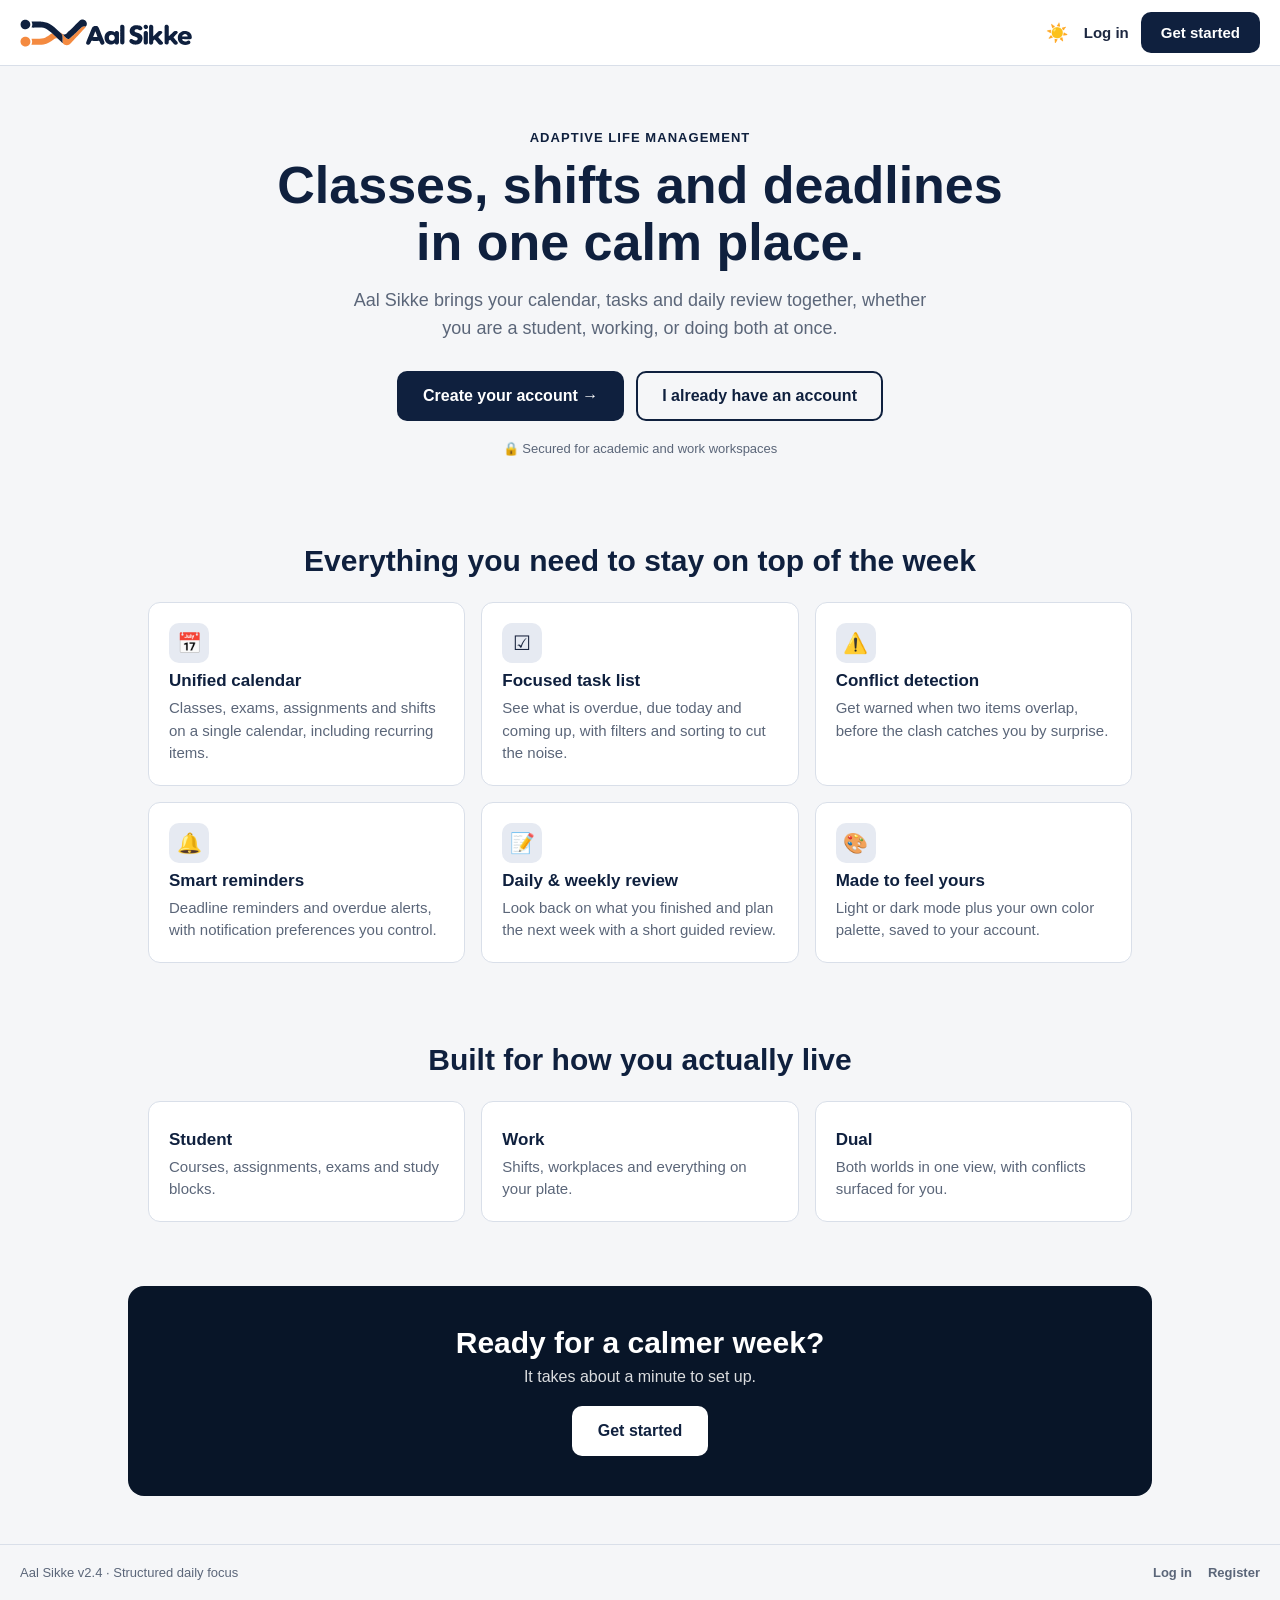
==== src/main/resources/static/index.html @ 4c447ff9 "Logo Addition to all the pages, Theme edits , and the Synchronization between them" ====
<!DOCTYPE html>
<html lang="en">
<head>
    <meta charset="UTF-8">
    <meta name="viewport" content="width=device-width, initial-scale=1.0">
    <script src="theme-init.js"></script>
    <link rel="icon" type="image/svg+xml" href="logo-mark.svg">
    <title>Aal Sikke — Adaptive Life Management</title>
    <meta name="description" content="One calendar, one task list and one daily flow for studying, working, or both.">
    <link rel="stylesheet" href="styles.css">
    <link rel="stylesheet" href="welcome.css">
</head>
<body class="welcome-body">

<header class="wl-nav">
    <a class="wl-brand" href="index.html" aria-label="Aal Sikke home">
        <svg class="brand-logo" viewBox="0 0 1476 240" role="img" aria-label="Aal Sikke"><use href="logo-sprite.svg#aal-logo"/></svg>
    </a>
    <nav class="wl-nav-actions" aria-label="Primary">
        <button class="icon-btn" id="theme-toggle-btn" aria-label="Toggle theme"></button>
        <a class="wl-link" id="wl-nav-login" href="login.html">Log in</a>
        <a class="wl-btn wl-btn-primary" id="wl-nav-cta" href="register.html">Get started</a>
    </nav>
</header>

<main>

    <section class="wl-hero">
        <p class="wl-eyebrow">Adaptive Life Management</p>
        <h1>Classes, shifts and deadlines in <span class="wl-accent">one calm place</span>.</h1>
        <p class="wl-lead">
            Aal Sikke brings your calendar, tasks and daily review together, whether you are a student,
            working, or doing both at once.
        </p>
        <div class="wl-hero-actions">
            <a class="wl-btn wl-btn-primary wl-btn-lg" id="wl-hero-primary" href="register.html">Create your account &#8594;</a>
            <a class="wl-btn wl-btn-secondary wl-btn-lg" id="wl-hero-secondary" href="login.html">I already have an account</a>
        </div>
        <p class="wl-note">&#128274; Secured for academic and work workspaces</p>
    </section>

    <section class="wl-section" aria-labelledby="wl-features-title">
        <h2 id="wl-features-title">Everything you need to stay on top of the week</h2>
        <div class="wl-grid">
            <article class="wl-card">
                <span class="wl-icon" aria-hidden="true">&#128197;</span>
                <h3>Unified calendar</h3>
                <p>Classes, exams, assignments and shifts on a single calendar, including recurring items.</p>
            </article>
            <article class="wl-card">
                <span class="wl-icon" aria-hidden="true">&#9745;</span>
                <h3>Focused task list</h3>
                <p>See what is overdue, due today and coming up, with filters and sorting to cut the noise.</p>
            </article>
            <article class="wl-card">
                <span class="wl-icon" aria-hidden="true">&#9888;&#65039;</span>
                <h3>Conflict detection</h3>
                <p>Get warned when two items overlap, before the clash catches you by surprise.</p>
            </article>
            <article class="wl-card">
                <span class="wl-icon" aria-hidden="true">&#128276;</span>
                <h3>Smart reminders</h3>
                <p>Deadline reminders and overdue alerts, with notification preferences you control.</p>
            </article>
            <article class="wl-card">
                <span class="wl-icon" aria-hidden="true">&#128221;</span>
                <h3>Daily &amp; weekly review</h3>
                <p>Look back on what you finished and plan the next week with a short guided review.</p>
            </article>
            <article class="wl-card">
                <span class="wl-icon" aria-hidden="true">&#127912;</span>
                <h3>Made to feel yours</h3>
                <p>Light or dark mode plus your own color palette, saved to your account.</p>
            </article>
        </div>
    </section>

    <section class="wl-section wl-roles" aria-labelledby="wl-roles-title">
        <h2 id="wl-roles-title">Built for how you actually live</h2>
        <div class="wl-grid wl-grid-3">
            <article class="wl-card">
                <h3>Student</h3>
                <p>Courses, assignments, exams and study blocks.</p>
            </article>
            <article class="wl-card">
                <h3>Work</h3>
                <p>Shifts, workplaces and everything on your plate.</p>
            </article>
            <article class="wl-card">
                <h3>Dual</h3>
                <p>Both worlds in one view, with conflicts surfaced for you.</p>
            </article>
        </div>
    </section>

    <section class="wl-cta">
        <h2>Ready for a calmer week?</h2>
        <p>It takes about a minute to set up.</p>
        <a class="wl-btn wl-btn-light wl-btn-lg" id="wl-cta-primary" href="register.html">Get started</a>
    </section>

</main>

<footer class="wl-footer">
    <span>Aal Sikke v2.4 &middot; Structured daily focus</span>
    <span class="wl-footer-links">
    <a id="wl-footer-login" href="login.html">Log in</a>
    <a id="wl-footer-register" href="register.html">Register</a>
  </span>
</footer>

<script src="theme-toggle.js"></script>
<script src="welcome.js"></script>
</body>
</html>
---- src/main/resources/static/styles.css ----
/*
 * Aal Sikke — Unified style.css
 * Shared authentication + dashboard styles
 */

/* ===== Global + Authentication styles ===== */

/* KAN-294: default palette extracted from the Aal Sikke logo.
 *   logo navy   #0F203E  -> brand / ink
 *   logo orange #F48A40  -> accent
 * Light/dark neutrals are tinted toward the navy. Customizable presets (KAN-290)
 * layer on top of these through :root[data-palette="..."] further down. */
:root {
  --trust-blue: #0F203E;
  --trust-blue-bg: #E6EAF2;
  --navy: #0F203E;
  --ink-strong: #081528;
  --bg-mist: #F5F6F8;
  --card-mist: #E9EDF3;
  --white: #FFFFFF;
  --surface: #FFFFFF;
  --slate: #1C2740;
  --slate-light: #5B6679;
  --border: #D9DFE9;
  --success: #2F9E6E;
  --success-bg: #EAF7F1;
  --amber: #F0A202;
  --amber-bg: #FEF6E6;
  --coral: #E4572E;
  --coral-bg: #FCEDE8;
  --radius: 0.75rem;

  /* Second brand color (logo orange). Each palette preset sets its own --accent.
   * The logo reads --logo-ink / --logo-accent, so it follows light/dark AND the chosen palette. */
  --accent: #F48A40;
  --logo-ink: var(--navy);
  --logo-accent: var(--accent);

  /* Task priority colors, one mapping used by the task list, calendar and dashboard.
   * Not part of the selectable palettes on purpose: a priority must mean the same thing in every theme. */
  --prio-low: #6B778C;
  --prio-low-bg: #EEF0F4;
  --prio-medium: #2F6FBF;
  --prio-medium-bg: #E7F0FB;
  --prio-high: #DB6A12;
  --prio-high-bg: #FDEFE3;
  --prio-urgent: #C62828;
  --prio-urgent-bg: #FBE9E9;

  /* Calendar roles. Fixed (not part of the palettes) so Student / Work / Personal stay
   * distinguishable whichever palette is selected. */
  --role-student: #8E5BD0;
  --role-student-bg: #F0E8FA;
}

/*
 * KAN-239: dark theme. --white and --navy were each doing double duty in the
 * light palette above — "literal white/dark" for text drawn on a colored
 * button AND "the card surface / guaranteed-dark-background" color. Redefining
 * them directly here breaks contrast (e.g. buttons and the toast go
 * unreadable), so this override keeps --white and --navy for their text role
 * and hands the surface/guaranteed-dark-background role to the new --surface
 * and --ink-strong variables instead (see the var(--surface) / var(--ink-strong)
 * usages throughout this file).
 */
:root[data-theme="dark"] {
  --trust-blue: #4272DB;
  --trust-blue-bg: #16233F;
  --navy: #E8EEF8;
  --bg-mist: #0B1220;
  --card-mist: #17233A;
  --surface: #111B2E;
  --slate: #E6EBF4;
  --slate-light: #9AA7BD;
  --border: #26344F;
  --success: #3FBF8F;
  --success-bg: #12291F;
  --amber: #F0A202;
  --amber-bg: #2E2410;
  --coral: #E4572E;
  --coral-bg: #2E1712;

  --accent: #F79A57;
  --ink-strong: #2A4FA8;

  --prio-low: #9AA7BD;
  --prio-low-bg: #1B2538;
  --prio-medium: #6FA3F0;
  --prio-medium-bg: #14243D;
  --prio-high: #F79A57;
  --prio-high-bg: #2F1E10;
  --prio-urgent: #FF6B5B;
  --prio-urgent-bg: #331618;

  --role-student: #B493EE;
  --role-student-bg: #251B3A;
}

* { box-sizing: border-box; }

body {
  margin: 0;
  font-family: -apple-system, "Segoe UI", Roboto, Helvetica, Arial, sans-serif;
  background: var(--bg-mist);
  color: var(--slate);
  display: flex;
  justify-content: center;
  padding: 1.5rem 1rem;
}

.screen {
  width: 100%;
  max-width: 25rem;
}

/* Header */
.topbar {
  display: flex;
  align-items: center;
  justify-content: space-between;
  padding: 0.5rem 0.25rem 1rem;
}

.topbar .back-btn {
  background: none;
  border: none;
  color: var(--slate-light);
  font-size: 1.25rem;
  cursor: pointer;
  line-height: 1;
}

.topbar .brand {
  display: flex;
  align-items: center;
  gap: 0.5rem;
  font-weight: 700;
  color: var(--navy);
  font-size: 1rem;
}

.topbar a.brand { text-decoration: none; }

/* Logo (logo-sprite.svg): colors come from --logo-ink / --logo-accent. */
.brand-logo {
  display: block;
  height: 1.75rem;
  width: auto;
  flex: none;
}

.brand-logo--mark { height: 1.5rem; }

.topbar .help-link {
  color: var(--slate-light);
  font-size: 0.875rem;
  text-decoration: none;
}

.topbar-end {
  display: flex;
  align-items: center;
  gap: 0.5rem;
}

/* Intro block (registration) */
.intro {
  padding: 0.25rem 0.25rem 1.25rem;
}

.intro h1 {
  font-size: 1.375rem;
  margin: 0 0 0.375rem;
  color: var(--slate);
}

.intro p {
  margin: 0;
  font-size: 0.875rem;
  color: var(--slate-light);
  line-height: 1.5;
}

/* Center brand block (login) */
.center-brand {
  text-align: center;
  padding: 0.75rem 0 1.25rem;
}

.center-brand h1 {
  margin: 0 0 0.375rem;
  line-height: 0;
}

.center-brand .brand-logo--lg {
  height: 3.25rem;
  margin: 0 auto;
}

.center-brand p {
  margin: 0;
  font-size: 0.8125rem;
  color: var(--slate-light);
}

/* Card */
.card {
  background: var(--surface);
  border: 0.0625rem solid var(--border);
  border-radius: var(--radius);
  padding: 1.25rem;
}

.card h2 {
  font-size: 1.0625rem;
  margin: 0 0 0.25rem;
}

.card > p.subtitle {
  margin: 0 0 1.125rem;
  font-size: 0.8125rem;
  color: var(--slate-light);
  line-height: 1.5;
}

/* Segmented control (Student / Work / Hybrid) */
.field-label {
  display: block;
  font-size: 0.8125rem;
  font-weight: 600;
  color: var(--slate);
  margin-bottom: 0.5rem;
}

.segmented {
  display: flex;
  background: var(--card-mist);
  border-radius: 0.625rem;
  padding: 0.25rem;
  margin-bottom: 1.125rem;
}

.segmented input {
  display: none;
}

.segmented label {
  flex: 1;
  text-align: center;
  font-size: 0.8125rem;
  font-weight: 600;
  padding: 0.5rem 0;
  border-radius: 0.5rem;
  cursor: pointer;
  color: var(--slate-light);
  transition: background 0.15s ease, color 0.15s ease;
}

.segmented input:checked + label {
  background: var(--trust-blue);
  color: var(--white);
}

/* Form fields */
.field {
  margin-bottom: 1rem;
}

.field label {
  display: block;
  font-size: 0.8125rem;
  font-weight: 600;
  margin-bottom: 0.375rem;
}

.input-wrap {
  position: relative;
}

.input-wrap input,
.input-wrap select {
  width: 100%;
  padding: 0.6875rem 2.5rem 0.6875rem 0.75rem;
  font-size: 0.875rem;
  border: 0.0625rem solid var(--border);
  border-radius: 0.625rem;
  background: var(--surface);
  color: var(--slate);
  outline: none;
  transition: border-color 0.15s ease, background 0.15s ease;
}

.input-wrap input:focus,
.input-wrap select:focus {
  border-color: var(--trust-blue);
}

.input-wrap .icon-status {
  position: absolute;
  right: 0.75rem;
  top: 50%;
  transform: translateY(-50%);
  font-size: 0.875rem;
  display: none;
}

.input-wrap .icon-toggle {
  position: absolute;
  right: 0.75rem;
  top: 50%;
  transform: translateY(-50%);
  background: none;
  border: none;
  cursor: pointer;
  color: var(--slate-light);
  font-size: 0.9375rem;
}

/* Validation states, toggled via JS by adding a class to .field */
.field.is-success .input-wrap input { border-color: var(--success); background: var(--success-bg); }
.field.is-success .icon-status.success { display: inline; color: var(--success); }

.field.is-warning .input-wrap input { border-color: var(--amber); background: var(--amber-bg); }
.field.is-warning .icon-status.warning { display: inline; color: var(--amber); }

.field.is-error .input-wrap input { border-color: var(--coral); background: var(--coral-bg); }
.field.is-error .icon-status.error { display: inline; color: var(--coral); }

.hint {
  display: none;
  font-size: 0.75rem;
  margin-top: 0.375rem;
  line-height: 1.4;
}

.field.is-error .hint.error-text { display: block; color: var(--coral); }
.field.is-warning .hint.warning-text { display: block; color: var(--amber); }

/* Phone row */
.phone-row {
  display: grid;
  grid-template-columns: 5.5rem 1fr;
  gap: 0.5rem;
}

/* Password strength meter */
.strength-meter {
  display: flex;
  gap: 0.25rem;
  margin-top: 0.5rem;
}

.strength-meter span {
  flex: 1;
  height: 0.25rem;
  border-radius: 0.125rem;
  background: var(--border);
}

/* JS toggles strength-1/2/3 classes on .strength-meter */
.strength-meter.strength-1 span:nth-child(1) { background: var(--coral); }
.strength-meter.strength-2 span:nth-child(1),
.strength-meter.strength-2 span:nth-child(2) { background: var(--amber); }
.strength-meter.strength-3 span:nth-child(1),
.strength-meter.strength-3 span:nth-child(2),
.strength-meter.strength-3 span:nth-child(3) { background: var(--success); }

/* Buttons */
.btn-primary {
  width: 100%;
  padding: 0.8125rem;
  font-size: 0.9375rem;
  font-weight: 600;
  color: var(--white);
  background: var(--trust-blue);
  border: none;
  border-radius: 0.625rem;
  cursor: pointer;
  transition: background 0.15s ease;
}

.btn-primary:hover { background: var(--ink-strong); }
.btn-primary:disabled { opacity: 0.6; cursor: not-allowed; }

.btn-secondary {
  width: 100%;
  padding: 0.75rem;
  font-size: 0.875rem;
  font-weight: 600;
  color: var(--slate);
  background: var(--card-mist);
  border: none;
  border-radius: 0.625rem;
  cursor: pointer;
  display: flex;
  align-items: center;
  justify-content: center;
  gap: 0.5rem;
}

.link-row {
  text-align: center;
  font-size: 0.8125rem;
  color: var(--slate-light);
  margin-top: 0.875rem;
}

.link-row a {
  color: var(--trust-blue);
  text-decoration: none;
  font-weight: 600;
}

/* Row helpers */
.row-between {
  display: flex;
  justify-content: space-between;
  align-items: center;
}

.checkbox-row {
  display: flex;
  align-items: center;
  gap: 0.5rem;
  font-size: 0.8125rem;
  color: var(--slate);
  margin: 0.875rem 0;
}

.divider {
  display: flex;
  align-items: center;
  gap: 0.625rem;
  font-size: 0.75rem;
  color: var(--slate-light);
  margin: 1rem 0;
}

.divider::before,
.divider::after {
  content: "";
  flex: 1;
  height: 0.0625rem;
  background: var(--border);
}

/* Footer / legal text */
.legal {
  text-align: center;
  font-size: 0.7188rem;
  color: var(--slate-light);
  line-height: 1.5;
  margin-top: 1rem;
  padding: 0 0.5rem;
}

.legal a { color: var(--slate); font-weight: 600; text-decoration: underline; }

.tag {
  display: inline-block;
  font-size: 0.75rem;
  color: var(--slate-light);
  background: var(--card-mist);
  padding: 0.375rem 0.75rem;
  border-radius: 62.4375rem;
  margin-top: 1rem;
}

.tag-row { text-align: center; }

.footnote {
  text-align: center;
  font-size: 0.7188rem;
  color: var(--slate-light);
  margin-top: 0.875rem;
}


/* =========================================================
   DASHBOARD
   ========================================================= */

/* ===== Aal Sikke — Dashboard layout (KAN-36/37/38) ===== */
/* All sizing uses rem/em, never px, so the layout scales with the user's
   root/base font size for accessibility. */

.dashboard-body {
  display: block;
  padding: 0;
  align-items: initial;
  justify-content: initial;
}

.app-shell {
  max-width: 75rem;
  margin: 0 auto;
  min-height: 100vh;
  display: flex;
  flex-direction: column;
}

/* ---- Top bar ---- */
.dash-topbar {
  padding: 0.875rem 1.5rem;
  background: var(--surface);
  border-bottom: 0.0625rem solid var(--border);
}

.topbar-actions {
  display: flex;
  align-items: center;
  gap: 1rem;
}

.icon-btn {
  position: relative;
  background: none;
  border: none;
  font-size: 1.125rem;
  cursor: pointer;
  color: var(--slate-light);
  line-height: 1;
  padding: 0.25rem;
}

.badge-dot {
  position: absolute;
  top: 0;
  right: 0;
  width: 0.5rem;
  height: 0.5rem;
  border-radius: 50%;
  background: var(--amber);
  border: 0.0938rem solid var(--surface);
}

.profile-menu {
  position: relative;
}

.avatar-btn {
  width: 2.25rem;
  height: 2.25rem;
  border-radius: 50%;
  background: var(--trust-blue);
  color: var(--white);
  border: none;
  font-weight: 700;
  font-size: 0.8125rem;
  cursor: pointer;
}

.profile-dropdown {
  position: absolute;
  right: 0;
  top: 2.75rem;
  background: var(--surface);
  border: 0.0625rem solid var(--border);
  border-radius: 0.625rem;
  box-shadow: 0 0.25rem 0.75rem rgba(15, 32, 62, 0.12);
  min-width: 9rem;
  overflow: hidden;
  z-index: 20;
}

.profile-dropdown a {
  display: block;
  padding: 0.625rem 1rem;
  font-size: 0.875rem;
  color: var(--slate);
  text-decoration: none;
}

.profile-dropdown a:hover { background: var(--card-mist); }

/* ---- Body layout: sidebar + main ---- */
.app-body {
  display: flex;
  flex: 1;
  gap: 1.5rem;
  padding: 1.5rem;
}

.sidebar {
  width: 15.5rem;
  flex-shrink: 0;
  display: flex;
  flex-direction: column;
  gap: 1.25rem;
}

.profile-card {
  background: var(--surface);
  border: 0.0625rem solid var(--border);
  border-radius: var(--radius);
  padding: 1.25rem;
  text-align: center;
}

.avatar-lg {
  width: 3.5rem;
  height: 3.5rem;
  margin: 0 auto 0.625rem;
  border-radius: 50%;
  background: var(--trust-blue);
  color: var(--white);
  display: flex;
  align-items: center;
  justify-content: center;
  font-weight: 700;
  font-size: 1.125rem;
}

.profile-name {
  margin: 0;
  font-weight: 700;
  font-size: 0.9375rem;
}

.role-tag {
  display: inline-block;
  margin-top: 0.25rem;
  font-size: 0.6875rem;
  font-weight: 600;
  color: var(--trust-blue);
  background: var(--card-mist);
  padding: 0.125rem 0.5rem;
  border-radius: 62.4375rem;
}

.profile-meta {
  margin: 0.75rem 0 0;
  font-size: 0.75rem;
  color: var(--slate-light);
  line-height: 1.4;
}

.side-nav {
  background: var(--surface);
  border: 0.0625rem solid var(--border);
  border-radius: var(--radius);
  padding: 0.5rem;
  display: flex;
  flex-direction: column;
  gap: 0.125rem;
}

.nav-link {
  display: flex;
  align-items: center;
  gap: 0.625rem;
  padding: 0.625rem 0.75rem;
  border-radius: 0.5rem;
  font-size: 0.875rem;
  font-weight: 600;
  color: var(--slate-light);
  text-decoration: none;
}

.nav-link .nav-icon { font-size: 1rem; width: 1.25rem; text-align: center; }

.nav-link:hover { background: var(--card-mist); }

.nav-link.active {
  background: var(--trust-blue);
  color: var(--white);
}

/* ---- Main content ---- */
.main-content {
  flex: 1;
  min-width: 0;
  display: flex;
  flex-direction: column;
  gap: 1.25rem;
}

.greeting-row {
  display: flex;
  justify-content: space-between;
  align-items: flex-end;
  flex-wrap: wrap;
  gap: 0.5rem;
}

.greeting-row h1 {
  font-size: 1.375rem;
  margin: 0 0 0.125rem;
}

.greeting-sub {
  margin: 0;
  font-size: 0.8125rem;
  color: var(--slate-light);
}

.greeting-summary {
  margin: 0;
  font-size: 0.8125rem;
  font-weight: 600;
  color: var(--navy);
  background: var(--card-mist);
  padding: 0.375rem 0.75rem;
  border-radius: 0.5rem;
}

/* ---- Task creation card (KAN-37) ---- */
.task-create-card h2,
.task-list-card h2 {
  font-size: 1rem;
  margin: 0;
}

.link-btn {
  background: none;
  border: none;
  color: var(--trust-blue);
  font-weight: 600;
  font-size: 0.875rem;
  cursor: pointer;
  padding: 0;
}

.task-form { margin-top: 1rem; }

.form-grid {
  display: grid;
  grid-template-columns: 1fr 1fr;
  gap: 0.75rem;
}

.form-actions {
  display: flex;
  gap: 0.75rem;
  margin-top: 0.25rem;
}

.form-actions .btn-secondary,
.form-actions .btn-primary { width: auto; flex: 1; }

/* ---- Task list card (KAN-38) ---- */
.filter-tabs {
  display: flex;
  gap: 0.375rem;
}

.filter-tab {
  border: none;
  background: var(--card-mist);
  color: var(--slate-light);
  font-size: 0.75rem;
  font-weight: 600;
  padding: 0.375rem 0.75rem;
  border-radius: 62.4375rem;
  cursor: pointer;
}

.filter-tab.active {
  background: var(--trust-blue);
  color: var(--white);
}

.task-list {
  list-style: none;
  margin: 1rem 0 0;
  padding: 0;
  display: flex;
  flex-direction: column;
  gap: 0.625rem;
}

.task-card {
  display: flex;
  align-items: flex-start;
  gap: 0.75rem;
  padding: 0.875rem;
  border: 0.0625rem solid var(--border);
  border-radius: 0.625rem;
  background: var(--surface);
}

.task-card.is-complete { opacity: 0.55; }
.task-card.is-complete .task-title { text-decoration: line-through; }

.task-checkbox {
  width: 1.125rem;
  height: 1.125rem;
  margin-top: 0.125rem;
  accent-color: var(--trust-blue);
  cursor: pointer;
  flex-shrink: 0;
}

.task-body { flex: 1; min-width: 0; }

.task-title {
  margin: 0 0 0.25rem;
  font-size: 0.9375rem;
  font-weight: 600;
}

.task-meta {
  display: flex;
  align-items: center;
  gap: 0.5rem;
  font-size: 0.75rem;
  color: var(--slate-light);
  flex-wrap: wrap;
}

.priority-dot {
  width: 0.5rem;
  height: 0.5rem;
  border-radius: 50%;
  flex-shrink: 0;
}

.priority-dot.low { background: var(--prio-low); }
.priority-dot.medium { background: var(--prio-medium); }
.priority-dot.high { background: var(--prio-high); }

/* ---- Conflict marking (S3-07 / KAN-233) ---- */
.task-card.is-conflict {
  border-color: var(--coral);
  background: var(--coral-bg);
}

.conflict-badge {
  display: inline-flex;
  align-items: center;
  gap: 0.1875rem;
  padding: 0.0625rem 0.5rem;
  border-radius: 999px;
  background: var(--coral);
  color: var(--white);
  font-size: 0.6875rem;
  font-weight: 700;
  white-space: nowrap;
}

.task-menu-btn {
  background: none;
  border: none;
  color: var(--slate-light);
  font-size: 1.125rem;
  cursor: pointer;
  padding: 0 0.25rem;
}

.empty-state {
  text-align: center;
  font-size: 0.875rem;
  color: var(--slate-light);
  padding: 2rem 1rem;
  margin: 1rem 0 0;
}

/* ---- Mobile bottom nav (hidden on desktop) ---- */
.bottom-nav {
  display: none;
}

/* ---- Responsive ---- */
@media (max-width: 48rem) {
  .app-body {
    flex-direction: column;
    padding: 1rem;
    padding-bottom: 5rem;
  }

  .sidebar {
    width: 100%;
    flex-direction: row;
    align-items: stretch;
  }

  .profile-card { flex: 1; }
  .side-nav { display: none; }

  .form-grid { grid-template-columns: 1fr; }

  .bottom-nav {
    display: flex;
    justify-content: space-around;
    position: fixed;
    bottom: 0;
    left: 0;
    right: 0;
    background: var(--surface);
    border-top: 0.0625rem solid var(--border);
    padding: 0.5rem 0 0.75rem;
  }

  .bottom-nav a {
    display: flex;
    flex-direction: column;
    align-items: center;
    gap: 0.125rem;
    font-size: 0.6875rem;
    color: var(--slate-light);
    text-decoration: none;
  }

  .bottom-nav a span { font-size: 1.125rem; }

  .bottom-nav a.active { color: var(--trust-blue); }
}


/* =========================================================
   SHARED ACCESSIBILITY / SMALL IMPROVEMENTS
   ========================================================= */

button,
input,
select {
  font-family: inherit;
}

button:focus-visible,
a:focus-visible,
input:focus-visible,
select:focus-visible {
  outline: 0.125rem solid var(--trust-blue);
  outline-offset: 0.125rem;
}

/* The task form also supports an URGENT priority. */
.priority-dot.urgent {
  background: var(--prio-urgent);
}

/* Prevent long task titles from overflowing their cards. */
.task-title {
  overflow-wrap: anywhere;
}

/* Extra protection for very small screens. */
@media (max-width: 30rem) {
  .dash-topbar {
    padding: 0.75rem 1rem;
  }

  .app-body {
    padding-left: 0.75rem;
    padding-right: 0.75rem;
  }

  .sidebar {
    flex-direction: column;
  }

  .greeting-row {
    align-items: flex-start;
  }

  .filter-tabs {
    width: 100%;
    overflow-x: auto;
    padding-bottom: 0.125rem;
  }

  .filter-tab {
    white-space: nowrap;
  }

  .task-card {
    padding: 0.75rem;
  }
  .modal {
    position: fixed; z-index: 1000; left: 0; top: 0; width: 100%; height: 100%;
    background-color: rgba(0,0,0,0.4);
  }
  .modal-content {
    background-color: #fefefe; margin: 15% auto; padding: 20px; border: 1px solid #888; width: 300px;
  }
  .close { color: #aaa; float: right; font-size: 28px; font-weight: bold; cursor: pointer; }
  .error-text { color: red; font-size: 12px; }
  .task-card { border: 1px solid #ccc; padding: 15px; margin: 10px 0; border-radius: 5px; }

}


/* =========================================================
   PROFILE EDIT MODAL, ROLE TOGGLE, TOAST
   (the dashboard markup already used these classes, but no
   rules existed for them, so the modal rendered unstyled)
   ========================================================= */

/* ---- Modal shell (shared by the profile and task-edit modals) ---- */
.modal-backdrop {
  position: fixed;
  inset: 0;
  z-index: 1000;
  display: flex;
  align-items: center;
  justify-content: center;
  padding: 1rem;
  background: rgba(15, 32, 62, 0.45);
  overflow-y: auto;
}

/* `display: flex` above would otherwise beat the [hidden] attribute. */
.modal-backdrop[hidden] {
  display: none;
}

.modal-card {
  width: 100%;
  max-width: 30rem;
  max-height: calc(100vh - 2rem);
  overflow-y: auto;
  background: var(--surface);
  border-radius: var(--radius);
  padding: 1.5rem;
  box-shadow: 0 1rem 2.5rem rgba(15, 32, 62, 0.25);
}

.profile-modal-card {
  max-width: 34rem;
}

.modal-header {
  display: flex;
  justify-content: space-between;
  align-items: flex-start;
  gap: 1rem;
  margin-bottom: 1.25rem;
}

.modal-header h2 {
  margin: 0 0 0.25rem;
  font-size: 1.125rem;
  color: var(--navy);
}

.modal-header p {
  margin: 0;
  font-size: 0.8125rem;
  color: var(--slate-light);
  line-height: 1.4;
}

.modal-close {
  flex-shrink: 0;
  width: 2rem;
  height: 2rem;
  border: none;
  border-radius: 50%;
  background: var(--card-mist);
  color: var(--slate);
  font-size: 0.875rem;
  cursor: pointer;
}

.modal-close:hover {
  background: var(--border);
}

.profile-modal-avatar {
  width: 3.5rem;
  height: 3.5rem;
  margin: 0 auto 1rem;
  display: flex;
  align-items: center;
  justify-content: center;
  border-radius: 50%;
  background: var(--trust-blue);
  color: var(--white);
  font-size: 1.125rem;
  font-weight: 700;
}

/* ---- Role toggle (Student / Work / Dual) ---- */
.role-field {
  border: none;
  margin: 0 0 1rem;
  padding: 0;
  min-width: 0;
}

.role-field legend {
  padding: 0;
}

/* The base .segmented hides radios with display:none, which also removes them
   from the keyboard tab order. This variant keeps them focusable. */
.segmented--a11y {
  position: relative;
  margin-bottom: 0.5rem;
}

.segmented--a11y input {
  display: block;
  position: absolute;
  width: 1px;
  height: 1px;
  opacity: 0;
  pointer-events: none;
}

.segmented--a11y input:focus-visible + label {
  outline: 0.125rem solid var(--trust-blue);
  outline-offset: 0.125rem;
}

.role-hint {
  margin: 0;
  min-height: 1.1rem;
  font-size: 0.75rem;
  color: var(--slate-light);
}

.role-field.is-error .segmented {
  box-shadow: 0 0 0 0.0625rem var(--coral);
}

.role-field.is-error .hint.error-text {
  display: block;
  color: var(--coral);
}

/* ---- Read-only fields (username, date of birth) ---- */
.input-wrap input[readonly] {
  background: var(--card-mist);
  color: var(--slate-light);
  cursor: not-allowed;
}

/* ---- Status message under the form ---- */
.modal-message {
  min-height: 1.25rem;
  margin: 0 0 0.75rem;
  font-size: 0.8125rem;
  line-height: 1.4;
}

.modal-message.is-success { color: var(--success); font-weight: 600; }
.modal-message.is-error   { color: var(--coral);   font-weight: 600; }
.modal-message.is-info    { color: var(--slate-light); }

/* ---- Header button that opens the modal ---- */
.profile-open-btn {
  width: auto;
  padding: 0.5rem 1rem;
}

/* ---- Notification preference toggles (KAN-244) ---- */
.toggle-row {
  display: flex;
  align-items: center;
  justify-content: space-between;
  gap: 1rem;
  padding: 0.75rem 0;
  border-bottom: 0.0625rem solid var(--border);
}

.toggle-row:last-of-type { border-bottom: none; }

.toggle-text { display: flex; flex-direction: column; gap: 0.125rem; min-width: 0; }

.toggle-title { font-size: 0.875rem; font-weight: 600; color: var(--slate); }

.toggle-subtitle { font-size: 0.75rem; color: var(--slate-light); line-height: 1.35; }

.switch {
  position: relative;
  flex-shrink: 0;
  display: inline-block;
  width: 2.75rem;
  height: 1.5rem;
}

.switch input {
  position: absolute;
  width: 1px;
  height: 1px;
  opacity: 0;
  pointer-events: none;
}

.switch-track {
  position: absolute;
  inset: 0;
  background: var(--border);
  border-radius: 999px;
  cursor: pointer;
  transition: background 0.15s ease;
}

.switch-track::before {
  content: "";
  position: absolute;
  top: 0.1875rem;
  left: 0.1875rem;
  width: 1.125rem;
  height: 1.125rem;
  background: var(--white);
  border-radius: 50%;
  transition: transform 0.15s ease;
  box-shadow: 0 0.0625rem 0.125rem rgba(15, 32, 62, 0.25);
}

.switch input:checked + .switch-track { background: var(--trust-blue); }

.switch input:checked + .switch-track::before { transform: translateX(1.25rem); }

.switch input:focus-visible + .switch-track {
  outline: 0.125rem solid var(--trust-blue);
  outline-offset: 0.125rem;
}

/* ---- Toast ---- */
.toast {
  position: fixed;
  left: 50%;
  bottom: 1.5rem;
  z-index: 1100;
  max-width: calc(100vw - 2rem);
  padding: 0.75rem 1.25rem;
  border-radius: 0.625rem;
  background: var(--ink-strong);
  color: var(--white);
  font-size: 0.875rem;
  font-weight: 600;
  box-shadow: 0 0.5rem 1.5rem rgba(15, 32, 62, 0.3);
  opacity: 0;
  pointer-events: none;
  transform: translate(-50%, 0.75rem);
  transition: opacity 0.2s ease, transform 0.2s ease;
}

.toast.is-visible {
  opacity: 1;
  transform: translate(-50%, 0);
}

/* Keep the toast above the mobile bottom nav. */
@media (max-width: 48rem) {
  .toast { bottom: 5rem; }
}

@media (max-width: 30rem) {
  .modal-card { padding: 1.125rem; }
}


/* ---- Reminders bell dropdown (KAN-235/236) ---- */
.notif-dropdown {
  width: 18rem;
}

.notif-dropdown-header {
  font-weight: 700;
  font-size: 0.9375rem;
  color: var(--navy);
  padding: 0.25rem 1rem 0.625rem;
}

.notif-list {
  list-style: none;
  margin: 0;
  padding: 0;
}

.notif-item {
  display: flex;
  align-items: center;
  justify-content: space-between;
  gap: 0.75rem;
  padding: 0.625rem 1rem;
  border-top: 0.0625rem solid var(--border);
}

.notif-item-title {
  margin: 0;
  font-size: 0.875rem;
  font-weight: 600;
  color: var(--slate);
}

.notif-item-time {
  font-size: 0.75rem;
  color: var(--slate-light);
}

.notif-dismiss-btn {
  flex-shrink: 0;
  width: 1.75rem;
  height: 1.75rem;
  border: none;
  border-radius: 50%;
  background: var(--card-mist);
  color: var(--trust-blue);
  cursor: pointer;
  font-size: 0.8125rem;
}

.notif-dismiss-btn:hover {
  background: var(--border);
}

.notif-empty {
  padding: 1rem;
  font-size: 0.8125rem;
  color: var(--slate-light);
  text-align: center;
}

/* =========================================================
   TASK LIST: ROLE / STATUS FILTERS + SORT
   ========================================================= */

.task-toolbar {
  display: flex;
  flex-wrap: wrap;
  gap: 0.75rem;
  margin-top: 1rem;
}

.toolbar-field {
  display: flex;
  flex-direction: column;
  gap: 0.25rem;
  flex: 1 1 10rem;
  min-width: 0;
}

.toolbar-field label {
  font-size: 0.75rem;
  font-weight: 600;
  color: var(--slate-light);
}

.toolbar-field select {
  width: 100%;
  padding: 0.5rem 0.75rem;
  font-size: 0.8125rem;
  color: var(--slate);
  background: var(--surface);
  border: 0.0625rem solid var(--border);
  border-radius: 0.625rem;
  cursor: pointer;
}

.toolbar-field select:hover {
  border-color: var(--trust-blue);
}

/* Shows when a dropdown has been moved off its default option. */
.toolbar-field select.is-active {
  border-color: var(--trust-blue);
  background: var(--card-mist);
  font-weight: 600;
}

.task-count {
  margin: 0.75rem 0 0;
  font-size: 0.75rem;
  color: var(--slate-light);
}

.task-count:empty {
  display: none;
}

/*
 * KAN-290: color palettes. Each preset overrides only the four brand variables
 * (--trust-blue, --trust-blue-bg, --navy, --ink-strong); everything else in the
 * app already reads those, so a palette recolors the whole UI. "brand" (the
 * Aal Sikke logo palette, KAN-294) is the default and is defined at the top of
 * this file and in :root[data-theme="dark"], so it needs no override. "ocean" is
 * the previous blue look, kept as a regular preset below. The dark rules have higher specificity than the
 * light ones so palette + dark mode combine correctly.
 */
/* "ocean": the original blue look from before the logo palette became the default. */
:root[data-palette="ocean"] {
  --accent: #2E9BD6;
  --trust-blue: #2C6E9E;
  --trust-blue-bg: #E3EEF7;
  --navy: #0F4C75;
  --ink-strong: #0F4C75;
}

:root[data-theme="dark"][data-palette="ocean"] {
  --accent: #5BB8EC;
  --trust-blue: #4A9FD8;
  --trust-blue-bg: #16283A;
  --navy: #E8F1F8;
  --ink-strong: #0F4C75;
}

:root[data-palette="forest"] {
  --accent: #7DBB3C;
  --trust-blue: #2F7D5B;
  --trust-blue-bg: #E4F3EC;
  --navy: #14513A;
  --ink-strong: #14513A;
}
:root[data-theme="dark"][data-palette="forest"] {
  --accent: #A3D96B;
  --trust-blue: #4CBF8B;
  --trust-blue-bg: #14281F;
  --navy: #E6F5EE;
  --ink-strong: #14513A;
}
:root[data-palette="sunset"] {
  --accent: #F2A81D;
  --trust-blue: #C2571A;
  --trust-blue-bg: #FCEBDD;
  --navy: #7A3410;
  --ink-strong: #7A3410;
}
:root[data-theme="dark"][data-palette="sunset"] {
  --accent: #F7BE4A;
  --trust-blue: #E07B3F;
  --trust-blue-bg: #2E1C12;
  --navy: #FBEBDD;
  --ink-strong: #7A3410;
}
:root[data-palette="violet"] {
  --accent: #9B7BEA;
  --trust-blue: #6B4FBB;
  --trust-blue-bg: #ECE8F8;
  --navy: #3F2C7A;
  --ink-strong: #3F2C7A;
}
:root[data-theme="dark"][data-palette="violet"] {
  --accent: #B79CF5;
  --trust-blue: #9B84E8;
  --trust-blue-bg: #1E1832;
  --navy: #EFEBFB;
  --ink-strong: #3F2C7A;
}
:root[data-palette="rose"] {
  --accent: #F0709F;
  --trust-blue: #C0356A;
  --trust-blue-bg: #FBE7EF;
  --navy: #7A1F45;
  --ink-strong: #7A1F45;
}
:root[data-theme="dark"][data-palette="rose"] {
  --accent: #F58FB5;
  --trust-blue: #E8699A;
  --trust-blue-bg: #2E1520;
  --navy: #FBE9F1;
  --ink-strong: #7A1F45;
}
:root[data-palette="graphite"] {
  --accent: #8B97A6;
  --trust-blue: #4B5563;
  --trust-blue-bg: #E8EBEF;
  --navy: #1F2937;
  --ink-strong: #1F2937;
}
:root[data-theme="dark"][data-palette="graphite"] {
  --accent: #A6B1BF;
  --trust-blue: #7B8794;
  --trust-blue-bg: #1F242B;
  --navy: #F1F3F5;
  --ink-strong: #1F2937;
}

/* KAN-290: palette picker in Settings */
.palette-grid {
  display: grid;
  grid-template-columns: repeat(auto-fill, minmax(8.5rem, 1fr));
  gap: 0.75rem;
  margin-top: 1rem;
}

.palette-option {
  display: flex;
  flex-direction: column;
  align-items: flex-start;
  gap: 0.625rem;
  padding: 0.75rem;
  background: var(--surface);
  color: var(--slate);
  border: 2px solid var(--border);
  border-radius: 0.75rem;
  cursor: pointer;
  font: inherit;
  transition: border-color 0.15s ease, box-shadow 0.15s ease;
}

.palette-option:hover { border-color: var(--trust-blue); }

.palette-option:focus-visible {
  outline: 2px solid var(--trust-blue);
  outline-offset: 2px;
}

.palette-option.is-selected {
  border-color: var(--trust-blue);
  box-shadow: 0 0 0 1px var(--trust-blue);
}

/* Each option previews the logo in that palette's own colors (set inline as --logo-ink / --logo-accent). */
.palette-preview {
  display: flex;
  align-items: center;
  justify-content: center;
  width: 100%;
  height: 2.75rem;
  border-radius: 0.5rem;
  border: 1px solid var(--border);
}

.palette-preview svg { height: 1.5rem; width: auto; }

.palette-name {
  font-size: 0.875rem;
  font-weight: 600;
}

.palette-option.is-selected .palette-name::after {
  content: " \2713";
  color: var(--trust-blue);
}

/* ==== Priority colors ====
 * One mapping (--prio-low / medium / high / urgent, defined at the top of this
 * file for light and dark) drives every view. The color is never the only cue:
 * lists print the priority word and calendar blocks carry it in their label. */
.task-card.priority-low,
.task-card.priority-medium,
.task-card.priority-high,
.task-card.priority-urgent { border-left-width: 0.3125rem; }

.task-card.priority-low { border-left-color: var(--prio-low); }
.task-card.priority-medium { border-left-color: var(--prio-medium); }
.task-card.priority-high { border-left-color: var(--prio-high); }
.task-card.priority-urgent { border-left-color: var(--prio-urgent); }

.priority-label {
  font-weight: 600;
  text-transform: capitalize;
}

.priority-label.low { color: var(--prio-low); }
.priority-label.medium { color: var(--prio-medium); }
.priority-label.high { color: var(--prio-high); }
.priority-label.urgent { color: var(--prio-urgent); }

/* Calendar: the stripe on blocks and the diamond on deadline markers show the priority.
 * The role color stays as the tint, so both pieces of information are kept. */
.cal-event.prio-low { border-left: 4px solid var(--prio-low); }
.cal-event.prio-medium { border-left: 4px solid var(--prio-medium); }
.cal-event.prio-high { border-left: 4px solid var(--prio-high); }
.cal-event.prio-urgent { border-left: 4px solid var(--prio-urgent); }

.cal-deadline-marker.prio-low { border-left: 4px solid var(--prio-low); }
.cal-deadline-marker.prio-medium { border-left: 4px solid var(--prio-medium); }
.cal-deadline-marker.prio-high { border-left: 4px solid var(--prio-high); }
.cal-deadline-marker.prio-urgent { border-left: 4px solid var(--prio-urgent); }

.cal-deadline-marker.prio-low::before { background: var(--prio-low); }
.cal-deadline-marker.prio-medium::before { background: var(--prio-medium); }
.cal-deadline-marker.prio-high::before { background: var(--prio-high); }
.cal-deadline-marker.prio-urgent::before { background: var(--prio-urgent); }

.cal-swatch.prio-low { background: var(--prio-low); }
.cal-swatch.prio-medium { background: var(--prio-medium); }
.cal-swatch.prio-high { background: var(--prio-high); }
.cal-swatch.prio-urgent { background: var(--prio-urgent); }
---- src/main/resources/static/welcome.css ----
/* Aal Sikke — Welcome page (KAN-288). Uses the shared theme + palette variables from styles.css. */

body.welcome-body {
    display: block;
    padding: 0;
}

.wl-nav {
    position: sticky;
    top: 0;
    z-index: 10;
    display: flex;
    align-items: center;
    justify-content: space-between;
    gap: 1rem;
    padding: 0.75rem 1.25rem;
    background: var(--surface);
    border-bottom: 1px solid var(--border);
}

.wl-brand {
    display: flex;
    align-items: center;
    gap: 0.5rem;
    font-weight: 700;
    font-size: 1.0625rem;
    color: var(--navy);
    text-decoration: none;
}

.wl-nav-actions {
    display: flex;
    align-items: center;
    gap: 0.75rem;
}

.wl-link {
    color: var(--slate);
    font-weight: 600;
    font-size: 0.9375rem;
    text-decoration: none;
}

.wl-link:hover { color: var(--trust-blue); }

/* Buttons */
.wl-btn {
    display: inline-block;
    padding: 0.625rem 1.125rem;
    border-radius: 0.625rem;
    font-weight: 600;
    font-size: 0.9375rem;
    text-decoration: none;
    text-align: center;
    border: 2px solid transparent;
    cursor: pointer;
    transition: background 0.15s ease, border-color 0.15s ease;
}

.wl-btn-lg { padding: 0.875rem 1.5rem; font-size: 1rem; }

.wl-btn-primary { background: var(--trust-blue); color: var(--white); }
.wl-btn-primary:hover { background: var(--ink-strong); }

.wl-btn-secondary {
    background: transparent;
    color: var(--trust-blue);
    border-color: var(--trust-blue);
}
.wl-btn-secondary:hover { background: var(--trust-blue-bg); }

.wl-btn-light { background: var(--white); color: #0F203E; }
.wl-btn-light:hover { opacity: 0.92; }

.wl-btn:focus-visible,
.wl-link:focus-visible,
.wl-brand:focus-visible {
    outline: 2px solid var(--trust-blue);
    outline-offset: 2px;
}

/* Hero */
.wl-hero {
    max-width: 48rem;
    margin: 0 auto;
    padding: 4rem 1.25rem 3rem;
    text-align: center;
}

.wl-eyebrow {
    margin: 0 0 0.75rem;
    font-size: 0.8125rem;
    font-weight: 700;
    letter-spacing: 0.08em;
    text-transform: uppercase;
    color: var(--trust-blue);
}

.wl-hero h1 {
    margin: 0 0 1rem;
    font-size: clamp(2rem, 6vw, 3.25rem);
    line-height: 1.1;
    color: var(--navy);
}

.wl-accent { color: var(--trust-blue); }

.wl-lead {
    margin: 0 auto 1.75rem;
    max-width: 36rem;
    font-size: 1.125rem;
    line-height: 1.55;
    color: var(--slate-light);
}

.wl-hero-actions {
    display: flex;
    flex-wrap: wrap;
    justify-content: center;
    gap: 0.75rem;
}

.wl-note {
    margin: 1.25rem 0 0;
    font-size: 0.8125rem;
    color: var(--slate-light);
}

/* Sections */
.wl-section {
    max-width: 64rem;
    margin: 0 auto;
    padding: 2.5rem 1.25rem;
}

.wl-section > h2 {
    margin: 0 0 1.5rem;
    text-align: center;
    font-size: clamp(1.375rem, 3.5vw, 1.875rem);
    color: var(--navy);
}

.wl-grid {
    display: grid;
    grid-template-columns: repeat(auto-fit, minmax(15rem, 1fr));
    gap: 1rem;
}

.wl-grid-3 { grid-template-columns: repeat(auto-fit, minmax(12rem, 1fr)); }

.wl-card {
    padding: 1.25rem;
    background: var(--surface);
    border: 1px solid var(--border);
    border-radius: var(--radius);
}

.wl-card h3 { margin: 0.5rem 0 0.375rem; font-size: 1.0625rem; color: var(--navy); }
.wl-card p { margin: 0; font-size: 0.9375rem; line-height: 1.5; color: var(--slate-light); }

.wl-icon {
    display: inline-flex;
    align-items: center;
    justify-content: center;
    width: 2.5rem;
    height: 2.5rem;
    font-size: 1.25rem;
    border-radius: 0.625rem;
    background: var(--trust-blue-bg);
}

/* Call to action band */
.wl-cta {
    max-width: 64rem;
    margin: 1.5rem auto 3rem;
    padding: 2.5rem 1.25rem;
    text-align: center;
    color: var(--white);
    background: var(--ink-strong);
    border-radius: 1rem;
}

.wl-cta h2 { margin: 0 0 0.5rem; font-size: clamp(1.375rem, 3.5vw, 1.875rem); }
.wl-cta p { margin: 0 0 1.25rem; opacity: 0.85; }

@media (max-width: 40rem) {
    .wl-cta { margin-left: 1rem; margin-right: 1rem; }
}

/* Footer */
.wl-footer {
    display: flex;
    flex-wrap: wrap;
    justify-content: space-between;
    gap: 0.75rem;
    padding: 1.25rem;
    border-top: 1px solid var(--border);
    font-size: 0.8125rem;
    color: var(--slate-light);
}

.wl-footer-links { display: flex; gap: 1rem; }
.wl-footer a { color: var(--slate-light); text-decoration: none; font-weight: 600; }
.wl-footer a:hover { color: var(--trust-blue); }

/* [hidden] must win over the display rules above */
.wl-btn[hidden], .wl-link[hidden], .wl-footer a[hidden] { display: none; }

@media (max-width: 30rem) {
    .wl-nav { padding: 0.625rem 0.875rem; }
    .wl-nav-actions { gap: 0.5rem; }
    .wl-nav .wl-btn { white-space: nowrap; padding: 0.5rem 0.75rem; font-size: 0.875rem; }
    .wl-hero { padding-top: 2.5rem; }
    .wl-hero-actions .wl-btn { width: 100%; }
}
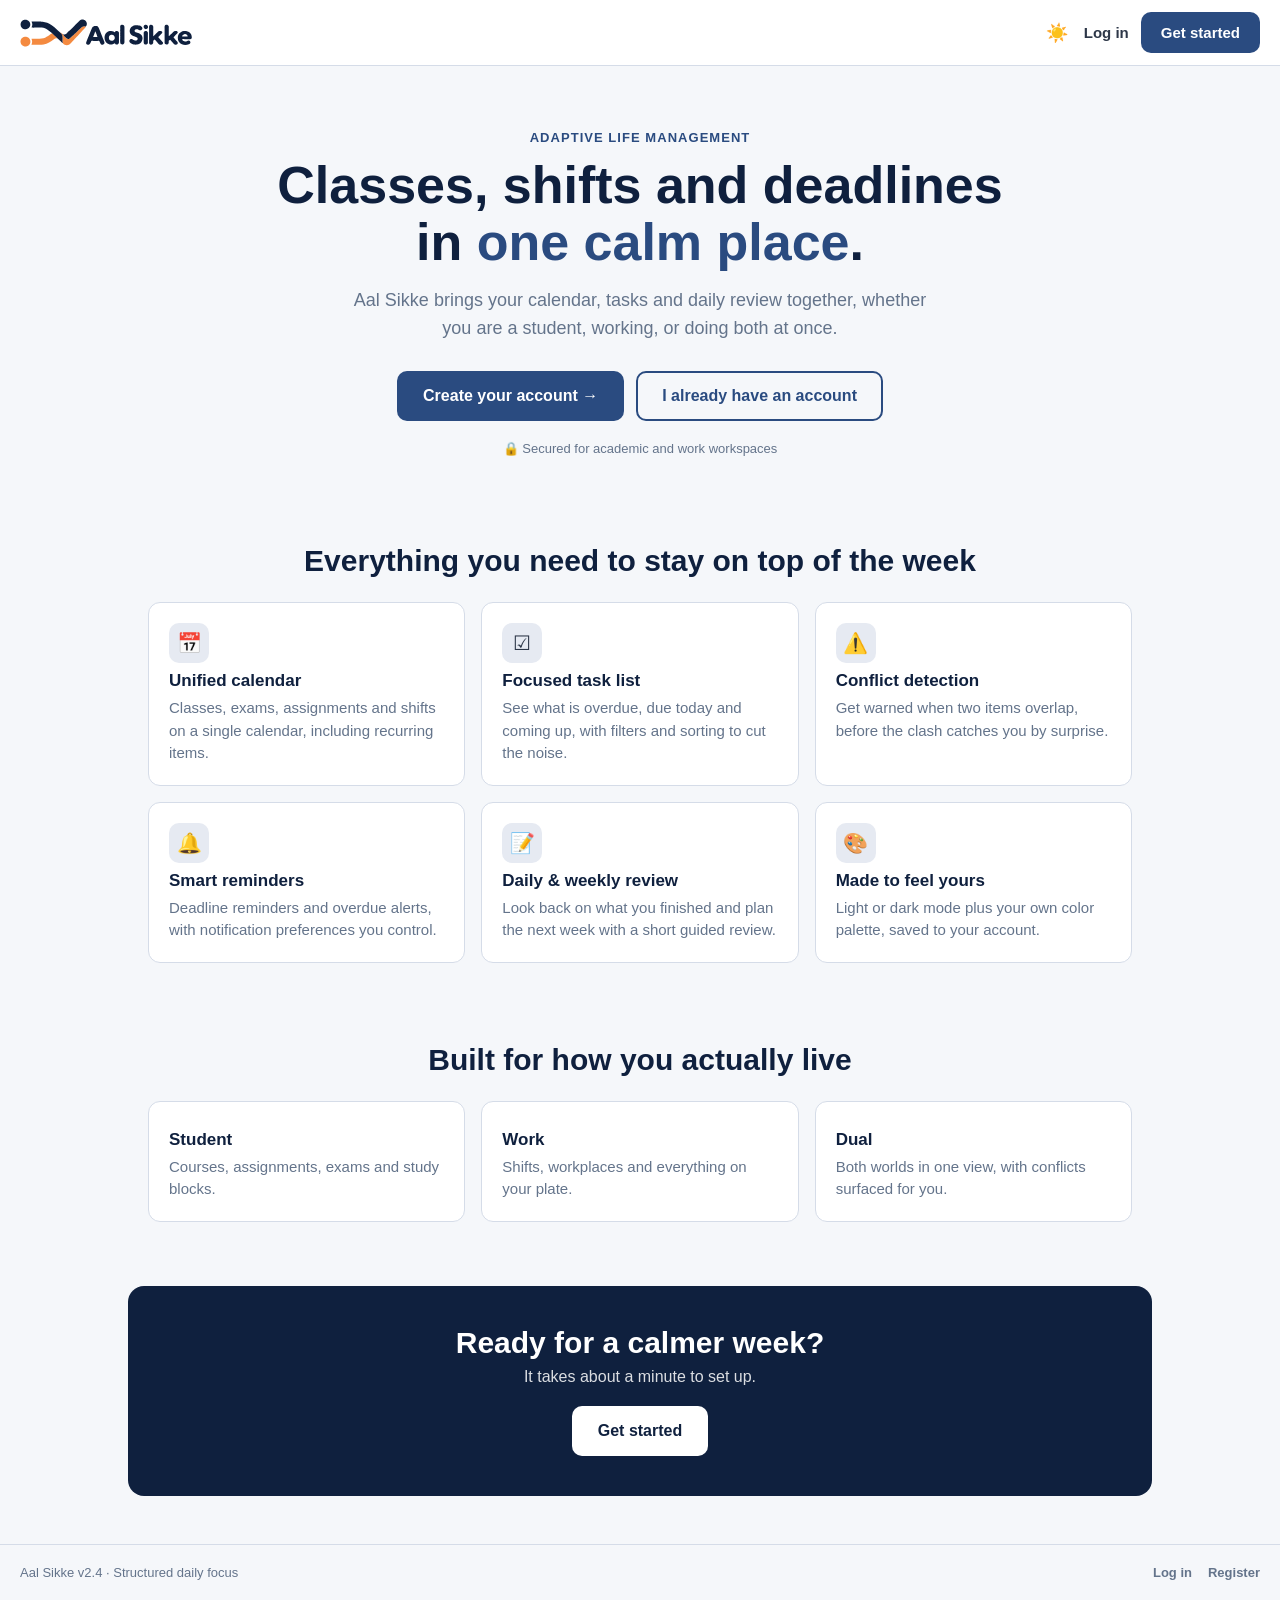
==== commit b3f51e55: "KAN 347: the toasts messages align with all the color palette instead of the alert message KAN 348 N" ====
--- a/src/main/resources/static/index.html
+++ b/src/main/resources/static/index.html
@@ -109,6 +109,8 @@
   </span>
 </footer>
 
+<div class="toast" id="toast" role="status" aria-live="polite"></div>
+
 <script src="theme-toggle.js"></script>
 <script src="welcome.js"></script>
 </body>
--- a/src/main/resources/static/styles.css
+++ b/src/main/resources/static/styles.css
@@ -5,23 +5,40 @@
 
 /* ===== Global + Authentication styles ===== */
 
-/* KAN-294: default palette extracted from the Aal Sikke logo.
- *   logo navy   #0F203E  -> brand / ink
- *   logo orange #F48A40  -> accent
- * Light/dark neutrals are tinted toward the navy. Customizable presets (KAN-290)
- * layer on top of these through :root[data-palette="..."] further down. */
 :root {
-  --trust-blue: #0F203E;
+  /* DEFAULT THEME = "brand" palette (navy + orange logo colors). Defined here so the
+     app opens correctly even if data-palette is missing; other palettes override below. */
+  --trust-blue: #2A4B80;
   --trust-blue-bg: #E6EAF2;
   --navy: #0F203E;
-  --ink-strong: #081528;
-  --bg-mist: #F5F6F8;
-  --card-mist: #E9EDF3;
+  --ink-strong: #0F203E;
+  --bg-mist: #F5F7FA;
+  --card-mist: #E6EAF2;
   --white: #FFFFFF;
   --surface: #FFFFFF;
-  --slate: #1C2740;
-  --slate-light: #5B6679;
-  --border: #D9DFE9;
+  --slate: #2D3748;
+  --slate-light: #64748B;
+  --border: #D5DCE8;
+  /* logo colors, read by logo-sprite.svg via var(--logo-ink) / var(--logo-accent) */
+  --logo-ink: #0F203E;
+  --logo-accent: #F48A40;
+  /* KAN-292/293: task priority colors. Semantic (not tied to the palette) so "urgent" always reads as red. */
+  --prio-low: #2F9E6E;
+  --prio-low-bg: #EAF7F1;
+  --prio-medium: #2468B8;
+  --prio-medium-bg: #E6F0FB;
+  --prio-high: #D62839;
+  --prio-high-bg: #FCE9EB;
+  --prio-urgent: #7B2FBF;
+  --prio-urgent-bg: #F1E8FA;
+  /* Schedule conflicts are ORANGE everywhere (task list, calendar, dashboard).
+     No priority color is orange, so a conflict never gets mistaken for a priority. */
+  --conflict: #E8710A;
+  --conflict-strong: #C2570C;
+  --conflict-bg: #FDF0E3;
+  /* calendar role colors (were referenced by calendar.css but never defined) */
+  --role-student: var(--trust-blue);
+  --role-student-bg: var(--trust-blue-bg);
   --success: #2F9E6E;
   --success-bg: #EAF7F1;
   --amber: #F0A202;
@@ -29,28 +46,6 @@
   --coral: #E4572E;
   --coral-bg: #FCEDE8;
   --radius: 0.75rem;
-
-  /* Second brand color (logo orange). Each palette preset sets its own --accent.
-   * The logo reads --logo-ink / --logo-accent, so it follows light/dark AND the chosen palette. */
-  --accent: #F48A40;
-  --logo-ink: var(--navy);
-  --logo-accent: var(--accent);
-
-  /* Task priority colors, one mapping used by the task list, calendar and dashboard.
-   * Not part of the selectable palettes on purpose: a priority must mean the same thing in every theme. */
-  --prio-low: #6B778C;
-  --prio-low-bg: #EEF0F4;
-  --prio-medium: #2F6FBF;
-  --prio-medium-bg: #E7F0FB;
-  --prio-high: #DB6A12;
-  --prio-high-bg: #FDEFE3;
-  --prio-urgent: #C62828;
-  --prio-urgent-bg: #FBE9E9;
-
-  /* Calendar roles. Fixed (not part of the palettes) so Student / Work / Personal stay
-   * distinguishable whichever palette is selected. */
-  --role-student: #8E5BD0;
-  --role-student-bg: #F0E8FA;
 }
 
 /*
@@ -64,36 +59,35 @@
  * usages throughout this file).
  */
 :root[data-theme="dark"] {
-  --trust-blue: #4272DB;
-  --trust-blue-bg: #16233F;
-  --navy: #E8EEF8;
-  --bg-mist: #0B1220;
-  --card-mist: #17233A;
-  --surface: #111B2E;
-  --slate: #E6EBF4;
-  --slate-light: #9AA7BD;
-  --border: #26344F;
+  --trust-blue: #7FA0DC;
+  --trust-blue-bg: #1A2640;
+  --navy: #F2F5FA;
+  --ink-strong: #0F203E;
+  --bg-mist: #0E1626;
+  --card-mist: #18233A;
+  --surface: #131D31;
+  --slate: #E8EEF3;
+  --slate-light: #94A3B8;
+  --border: #27344D;
+  --logo-ink: #F2F5FA;
+  --logo-accent: #F79A57;
+  --prio-low: #3FBF8F;
+  --prio-low-bg: #12291F;
+  --prio-medium: #5BA3F0;
+  --prio-medium-bg: #12243A;
+  --prio-high: #F2555F;
+  --prio-high-bg: #331519;
+  --prio-urgent: #B48AF0;
+  --prio-urgent-bg: #261A38;
+  --conflict: #F28C38;
+  --conflict-strong: #B9520A;
+  --conflict-bg: #33200F;
   --success: #3FBF8F;
   --success-bg: #12291F;
   --amber: #F0A202;
   --amber-bg: #2E2410;
   --coral: #E4572E;
   --coral-bg: #2E1712;
-
-  --accent: #F79A57;
-  --ink-strong: #2A4FA8;
-
-  --prio-low: #9AA7BD;
-  --prio-low-bg: #1B2538;
-  --prio-medium: #6FA3F0;
-  --prio-medium-bg: #14243D;
-  --prio-high: #F79A57;
-  --prio-high-bg: #2F1E10;
-  --prio-urgent: #FF6B5B;
-  --prio-urgent-bg: #331618;
-
-  --role-student: #B493EE;
-  --role-student-bg: #251B3A;
 }
 
 * { box-sizing: border-box; }
@@ -139,17 +133,12 @@
   font-size: 1rem;
 }
 
-.topbar a.brand { text-decoration: none; }
-
-/* Logo (logo-sprite.svg): colors come from --logo-ink / --logo-accent. */
-.brand-logo {
-  display: block;
-  height: 1.75rem;
-  width: auto;
-  flex: none;
-}
-
-.brand-logo--mark { height: 1.5rem; }
+.topbar .brand .logo-dot {
+  width: 1.5rem;
+  height: 1.5rem;
+  border-radius: 0.375rem;
+  background: var(--trust-blue);
+}
 
 .topbar .help-link {
   color: var(--slate-light);
@@ -187,14 +176,18 @@
   padding: 0.75rem 0 1.25rem;
 }
 
+.center-brand .logo-dot {
+  width: 3rem;
+  height: 3rem;
+  border-radius: 0.75rem;
+  background: var(--trust-blue);
+  margin: 0 auto 0.75rem;
+}
+
 .center-brand h1 {
-  margin: 0 0 0.375rem;
-  line-height: 0;
-}
-
-.center-brand .brand-logo--lg {
-  height: 3.25rem;
-  margin: 0 auto;
+  font-size: 1.25rem;
+  margin: 0 0 0.125rem;
+  color: var(--navy);
 }
 
 .center-brand p {
@@ -557,7 +550,7 @@
   background: var(--surface);
   border: 0.0625rem solid var(--border);
   border-radius: 0.625rem;
-  box-shadow: 0 0.25rem 0.75rem rgba(15, 32, 62, 0.12);
+  box-shadow: 0 0.25rem 0.75rem rgba(15, 76, 117, 0.12);
   min-width: 9rem;
   overflow: hidden;
   z-index: 20;
@@ -815,14 +808,19 @@
   flex-shrink: 0;
 }
 
+.priority-dot { width: 0.625rem; height: 0.625rem; }
 .priority-dot.low { background: var(--prio-low); }
 .priority-dot.medium { background: var(--prio-medium); }
 .priority-dot.high { background: var(--prio-high); }
 
 /* ---- Conflict marking (S3-07 / KAN-233) ---- */
 .task-card.is-conflict {
-  border-color: var(--coral);
-  background: var(--coral-bg);
+  /* top/right/bottom only: the left stripe keeps showing the priority color */
+  border-top-color: var(--conflict);
+  border-right-color: var(--conflict);
+  border-bottom-color: var(--conflict);
+  background: var(--conflict-bg);
+  box-shadow: 0 0 0 0.0625rem var(--conflict);
 }
 
 .conflict-badge {
@@ -831,8 +829,8 @@
   gap: 0.1875rem;
   padding: 0.0625rem 0.5rem;
   border-radius: 999px;
-  background: var(--coral);
-  color: var(--white);
+  background: var(--conflict-strong);
+  color: #FFFFFF;
   font-size: 0.6875rem;
   font-weight: 700;
   white-space: nowrap;
@@ -967,16 +965,6 @@
   .task-card {
     padding: 0.75rem;
   }
-  .modal {
-    position: fixed; z-index: 1000; left: 0; top: 0; width: 100%; height: 100%;
-    background-color: rgba(0,0,0,0.4);
-  }
-  .modal-content {
-    background-color: #fefefe; margin: 15% auto; padding: 20px; border: 1px solid #888; width: 300px;
-  }
-  .close { color: #aaa; float: right; font-size: 28px; font-weight: bold; cursor: pointer; }
-  .error-text { color: red; font-size: 12px; }
-  .task-card { border: 1px solid #ccc; padding: 15px; margin: 10px 0; border-radius: 5px; }
 
 }
 
@@ -996,7 +984,7 @@
   align-items: center;
   justify-content: center;
   padding: 1rem;
-  background: rgba(15, 32, 62, 0.45);
+  background: rgba(15, 76, 117, 0.45);
   overflow-y: auto;
 }
 
@@ -1009,15 +997,28 @@
   width: 100%;
   max-width: 30rem;
   max-height: calc(100vh - 2rem);
+  max-height: calc(100dvh - 2rem);   /* phone browser bars: 100vh is taller than the visible area */
   overflow-y: auto;
+  overscroll-behavior: contain;
   background: var(--surface);
   border-radius: var(--radius);
   padding: 1.5rem;
-  box-shadow: 0 1rem 2.5rem rgba(15, 32, 62, 0.25);
+  box-shadow: 0 1rem 2.5rem rgba(15, 76, 117, 0.25);
 }
 
 .profile-modal-card {
   max-width: 34rem;
+}
+
+/* Save / Cancel stay visible at the bottom of a long modal while the form scrolls. */
+.modal-card .form-actions {
+  position: sticky;
+  bottom: 0;
+  z-index: 1;
+  margin-top: 0.75rem;
+  padding-top: 0.75rem;
+  background: var(--surface);
+  border-top: 0.0625rem solid var(--border);
 }
 
 .modal-header {
@@ -1198,7 +1199,7 @@
   background: var(--white);
   border-radius: 50%;
   transition: transform 0.15s ease;
-  box-shadow: 0 0.0625rem 0.125rem rgba(15, 32, 62, 0.25);
+  box-shadow: 0 0.0625rem 0.125rem rgba(15, 76, 117, 0.25);
 }
 
 .switch input:checked + .switch-track { background: var(--trust-blue); }
@@ -1210,20 +1211,29 @@
   outline-offset: 0.125rem;
 }
 
-/* ---- Toast ---- */
+/* ---- Toast ----
+ * Replaces browser alert() popups. Dark ink background + white text, so it reads the
+ * same in every palette and in light and dark mode (checked for all 14 combinations).
+ * The 1px light edge keeps it visible against dark pages. */
 .toast {
   position: fixed;
   left: 50%;
   bottom: 1.5rem;
   z-index: 1100;
+  /* left: 50% would otherwise shrink the toast to half the screen width on phones */
+  width: max-content;
   max-width: calc(100vw - 2rem);
   padding: 0.75rem 1.25rem;
   border-radius: 0.625rem;
+  border: 0.0625rem solid rgba(255, 255, 255, 0.22);
   background: var(--ink-strong);
-  color: var(--white);
+  color: #FFFFFF;
   font-size: 0.875rem;
   font-weight: 600;
-  box-shadow: 0 0.5rem 1.5rem rgba(15, 32, 62, 0.3);
+  line-height: 1.4;
+  text-align: center;
+  overflow-wrap: anywhere;
+  box-shadow: 0 0.5rem 1.5rem rgba(15, 76, 117, 0.3);
   opacity: 0;
   pointer-events: none;
   transform: translate(-50%, 0.75rem);
@@ -1235,9 +1245,27 @@
   transform: translate(-50%, 0);
 }
 
+/* Problems (validation, failed saves): a coral bar on the left, text stays white. */
+.toast.is-error {
+  border-left: 0.3125rem solid var(--coral);
+  text-align: left;
+}
+
+/* While a modal is open the toast sits at the top, so it never covers the Save button. */
+.toast.is-top {
+  bottom: auto;
+  top: calc(env(safe-area-inset-top, 0px) + 0.75rem);
+  transform: translate(-50%, -0.75rem);
+}
+
+.toast.is-top.is-visible {
+  transform: translate(-50%, 0);
+}
+
 /* Keep the toast above the mobile bottom nav. */
 @media (max-width: 48rem) {
   .toast { bottom: 5rem; }
+  .toast.is-top { bottom: auto; }
 }
 
 @media (max-width: 30rem) {
@@ -1248,6 +1276,21 @@
 /* ---- Reminders bell dropdown (KAN-235/236) ---- */
 .notif-dropdown {
   width: 18rem;
+  max-width: calc(100vw - 1.5rem);
+}
+
+/* Narrow phones: the bell is not at the right edge, so pin the list to the screen instead. */
+@media (max-width: 30rem) {
+  .notif-dropdown {
+    position: fixed;
+    top: 3.75rem;
+    left: 0.75rem;
+    right: 0.75rem;
+    width: auto;
+    max-width: none;
+    max-height: calc(100dvh - 5rem);
+    overflow-y: auto;
+  }
 }
 
 .notif-dropdown-header {
@@ -1364,203 +1407,386 @@
   display: none;
 }
 
-/*
- * KAN-290: color palettes. Each preset overrides only the four brand variables
- * (--trust-blue, --trust-blue-bg, --navy, --ink-strong); everything else in the
- * app already reads those, so a palette recolors the whole UI. "brand" (the
- * Aal Sikke logo palette, KAN-294) is the default and is defined at the top of
- * this file and in :root[data-theme="dark"], so it needs no override. "ocean" is
- * the previous blue look, kept as a regular preset below. The dark rules have higher specificity than the
- * light ones so palette + dark mode combine correctly.
- */
-/* "ocean": the original blue look from before the logo palette became the default. */
+/* KAN-262: email verification notice (login page) and verify-email page */
+.login-notice {
+  margin: 0 0 1rem;
+  padding: 0.75rem 0.875rem;
+  border: 0.0625rem solid var(--trust-blue);
+  border-radius: 0.625rem;
+  background: var(--trust-blue-bg);
+  font-size: 0.8125rem;
+  color: var(--slate);
+}
+
+.login-notice[hidden] {
+  display: none;
+}
+
+.login-notice p {
+  margin: 0 0 0.25rem;
+}
+
+.notice-text {
+  margin: 0.75rem 0 0;
+  font-size: 0.8125rem;
+  color: var(--slate-light);
+}
+
+.verify-login-btn {
+  display: block;
+  text-align: center;
+  text-decoration: none;
+}
+
+.verify-login-btn[hidden] {
+  display: none;
+}
+
+/* KAN-265: "Has a start time" checkbox row in the task forms */
+.field label.check-row {
+  display: inline-flex;
+  align-items: center;
+  gap: 0.5rem;
+  cursor: pointer;
+}
+
+.check-row input[type="checkbox"] {
+  width: 1rem;
+  height: 1rem;
+  accent-color: var(--trust-blue);
+
+}
+
+/* KAN-352: on/off switch, halfway reminder and custom reminders per task */
+.reminder-hint { color: var(--slate-light); font-weight: 400; }
+.reminder-list { display: flex; flex-direction: column; gap: 0.5rem; }
+.reminder-list:empty { display: none; }
+.reminder-row { display: flex; align-items: center; gap: 0.5rem; }
+.reminder-row .input-wrap { flex: 1; }
+.reminder-add-btn {
+  margin-top: 0.5rem;
+  padding: 0.25rem 0;
+  background: none;
+  border: none;
+  color: var(--trust-blue);
+  font-size: 0.8125rem;
+  font-weight: 600;
+  cursor: pointer;
+}
+.reminder-add-btn:hover { text-decoration: underline; }
+
+/* ===== Color palettes (KAN-290/294) =====
+ * One block per preset and mode. "brand" (default) lives in :root / :root[data-theme="dark"] above.
+ * Each block also sets --logo-ink / --logo-accent so the logo follows the palette AND light/dark.
+ * Specificity is deliberately higher than :root[data-theme="dark"] so palette+dark combos win. */
+
+/* ocean */
 :root[data-palette="ocean"] {
-  --accent: #2E9BD6;
-  --trust-blue: #2C6E9E;
+  --trust-blue: #1F6FA8;
   --trust-blue-bg: #E3EEF7;
   --navy: #0F4C75;
-  --ink-strong: #0F4C75;
-}
-
-:root[data-theme="dark"][data-palette="ocean"] {
-  --accent: #5BB8EC;
+  --bg-mist: #F4F7FA;
+  --card-mist: #E8EEF3;
+  --surface: #FFFFFF;
+  --border: #D8E1E8;
+  --logo-ink: #0F4C75;
+  --logo-accent: #2E9BD6;
+}
+:root[data-palette="ocean"][data-theme="dark"] {
   --trust-blue: #4A9FD8;
   --trust-blue-bg: #16283A;
   --navy: #E8F1F8;
-  --ink-strong: #0F4C75;
-}
-
+  --bg-mist: #131A22;
+  --card-mist: #1E2833;
+  --surface: #1A232D;
+  --border: #2D3B48;
+  --logo-ink: #E3EEF7;
+  --logo-accent: #5DB6E8;
+}
+
+/* forest */
 :root[data-palette="forest"] {
-  --accent: #7DBB3C;
-  --trust-blue: #2F7D5B;
+  --trust-blue: #1E7A57;
   --trust-blue-bg: #E4F3EC;
   --navy: #14513A;
-  --ink-strong: #14513A;
-}
-:root[data-theme="dark"][data-palette="forest"] {
-  --accent: #A3D96B;
-  --trust-blue: #4CBF8B;
-  --trust-blue-bg: #14281F;
-  --navy: #E6F5EE;
-  --ink-strong: #14513A;
-}
+  --bg-mist: #F3F8F5;
+  --card-mist: #E4F3EC;
+  --surface: #FFFFFF;
+  --border: #D3E5DB;
+  --logo-ink: #14513A;
+  --logo-accent: #7DBB3C;
+}
+:root[data-palette="forest"][data-theme="dark"] {
+  --trust-blue: #4CB88A;
+  --trust-blue-bg: #13281F;
+  --navy: #E4F3EC;
+  --bg-mist: #101914;
+  --card-mist: #1B2A22;
+  --surface: #16221B;
+  --border: #2A3D32;
+  --logo-ink: #E4F3EC;
+  --logo-accent: #97D45A;
+}
+
+/* sunset */
 :root[data-palette="sunset"] {
-  --accent: #F2A81D;
-  --trust-blue: #C2571A;
+  --trust-blue: #B4531C;
   --trust-blue-bg: #FCEBDD;
   --navy: #7A3410;
-  --ink-strong: #7A3410;
-}
-:root[data-theme="dark"][data-palette="sunset"] {
-  --accent: #F7BE4A;
-  --trust-blue: #E07B3F;
-  --trust-blue-bg: #2E1C12;
-  --navy: #FBEBDD;
-  --ink-strong: #7A3410;
-}
+  --bg-mist: #FBF7F2;
+  --card-mist: #FCEBDD;
+  --surface: #FFFFFF;
+  --border: #EBD9C8;
+  --logo-ink: #7A3410;
+  --logo-accent: #F2A81D;
+}
+:root[data-palette="sunset"][data-theme="dark"] {
+  --trust-blue: #E8924F;
+  --trust-blue-bg: #2E1D12;
+  --navy: #FCEBDD;
+  --bg-mist: #1A1410;
+  --card-mist: #2A2019;
+  --surface: #211A14;
+  --border: #3D3026;
+  --logo-ink: #FCEBDD;
+  --logo-accent: #F5BA45;
+}
+
+/* violet */
 :root[data-palette="violet"] {
-  --accent: #9B7BEA;
-  --trust-blue: #6B4FBB;
+  --trust-blue: #6247B5;
   --trust-blue-bg: #ECE8F8;
   --navy: #3F2C7A;
-  --ink-strong: #3F2C7A;
-}
-:root[data-theme="dark"][data-palette="violet"] {
-  --accent: #B79CF5;
-  --trust-blue: #9B84E8;
-  --trust-blue-bg: #1E1832;
-  --navy: #EFEBFB;
-  --ink-strong: #3F2C7A;
-}
+  --bg-mist: #F6F4FB;
+  --card-mist: #ECE8F8;
+  --surface: #FFFFFF;
+  --border: #DDD7EE;
+  --logo-ink: #3F2C7A;
+  --logo-accent: #9B7BEA;
+}
+:root[data-palette="violet"][data-theme="dark"] {
+  --trust-blue: #9B83E0;
+  --trust-blue-bg: #221C3A;
+  --navy: #ECE8F8;
+  --bg-mist: #15121F;
+  --card-mist: #221D33;
+  --surface: #1B1729;
+  --border: #342D4B;
+  --logo-ink: #ECE8F8;
+  --logo-accent: #B79CF2;
+}
+
+/* rose */
 :root[data-palette="rose"] {
-  --accent: #F0709F;
-  --trust-blue: #C0356A;
+  --trust-blue: #B8386D;
   --trust-blue-bg: #FBE7EF;
   --navy: #7A1F45;
-  --ink-strong: #7A1F45;
-}
-:root[data-theme="dark"][data-palette="rose"] {
-  --accent: #F58FB5;
-  --trust-blue: #E8699A;
-  --trust-blue-bg: #2E1520;
-  --navy: #FBE9F1;
-  --ink-strong: #7A1F45;
-}
+  --bg-mist: #FBF5F8;
+  --card-mist: #FBE7EF;
+  --surface: #FFFFFF;
+  --border: #EDD6E0;
+  --logo-ink: #7A1F45;
+  --logo-accent: #F0709F;
+}
+:root[data-palette="rose"][data-theme="dark"] {
+  --trust-blue: #E6709C;
+  --trust-blue-bg: #331822;
+  --navy: #FBE7EF;
+  --bg-mist: #1C1217;
+  --card-mist: #2D1D25;
+  --surface: #24171E;
+  --border: #42293A;
+  --logo-ink: #FBE7EF;
+  --logo-accent: #F58FB5;
+}
+
+/* graphite */
 :root[data-palette="graphite"] {
-  --accent: #8B97A6;
-  --trust-blue: #4B5563;
+  --trust-blue: #3F4B5C;
   --trust-blue-bg: #E8EBEF;
   --navy: #1F2937;
-  --ink-strong: #1F2937;
-}
-:root[data-theme="dark"][data-palette="graphite"] {
-  --accent: #A6B1BF;
-  --trust-blue: #7B8794;
-  --trust-blue-bg: #1F242B;
-  --navy: #F1F3F5;
-  --ink-strong: #1F2937;
-}
-
-/* KAN-290: palette picker in Settings */
+  --bg-mist: #F4F5F7;
+  --card-mist: #E8EBEF;
+  --surface: #FFFFFF;
+  --border: #D5DAE0;
+  --logo-ink: #1F2937;
+  --logo-accent: #8B97A6;
+}
+:root[data-palette="graphite"][data-theme="dark"] {
+  --trust-blue: #9AA7B8;
+  --trust-blue-bg: #222A33;
+  --navy: #E8EBEF;
+  --bg-mist: #14171B;
+  --card-mist: #1F242B;
+  --surface: #1A1E24;
+  --border: #2E343C;
+  --logo-ink: #E8EBEF;
+  --logo-accent: #A5AFBC;
+}
+
+/* ===== Logo (inline svg using logo-sprite.svg) ===== */
+.brand-logo {
+  display: block;
+  height: 1.75rem;
+  width: auto;
+  aspect-ratio: 1476 / 240;
+  max-width: 100%;
+  flex-shrink: 0;
+}
+.brand-logo--lg { height: 2.5rem; margin: 0 auto; }
+.center-brand h1 { line-height: 1; }
+
+/* ===== Palette picker (settings.html, rendered by palette.js) ===== */
 .palette-grid {
   display: grid;
-  grid-template-columns: repeat(auto-fill, minmax(8.5rem, 1fr));
+  grid-template-columns: repeat(auto-fill, minmax(6.5rem, 1fr));
   gap: 0.75rem;
-  margin-top: 1rem;
-}
-
+  margin-top: 0.75rem;
+}
 .palette-option {
   display: flex;
   flex-direction: column;
-  align-items: flex-start;
-  gap: 0.625rem;
-  padding: 0.75rem;
+  align-items: stretch;
+  gap: 0.375rem;
+  padding: 0.375rem;
   background: var(--surface);
+  border: 2px solid var(--border);
+  border-radius: var(--radius);
+  cursor: pointer;
+  font: inherit;
   color: var(--slate);
-  border: 2px solid var(--border);
-  border-radius: 0.75rem;
-  cursor: pointer;
-  font: inherit;
-  transition: border-color 0.15s ease, box-shadow 0.15s ease;
-}
-
+}
 .palette-option:hover { border-color: var(--trust-blue); }
-
-.palette-option:focus-visible {
-  outline: 2px solid var(--trust-blue);
-  outline-offset: 2px;
-}
-
-.palette-option.is-selected {
-  border-color: var(--trust-blue);
-  box-shadow: 0 0 0 1px var(--trust-blue);
-}
-
-/* Each option previews the logo in that palette's own colors (set inline as --logo-ink / --logo-accent). */
+.palette-option:focus-visible { outline: 2px solid var(--trust-blue); outline-offset: 2px; }
+.palette-option.is-selected { border-color: var(--trust-blue); box-shadow: 0 0 0 1px var(--trust-blue); }
 .palette-preview {
   display: flex;
   align-items: center;
   justify-content: center;
-  width: 100%;
-  height: 2.75rem;
-  border-radius: 0.5rem;
-  border: 1px solid var(--border);
-}
-
-.palette-preview svg { height: 1.5rem; width: auto; }
-
-.palette-name {
-  font-size: 0.875rem;
-  font-weight: 600;
-}
-
-.palette-option.is-selected .palette-name::after {
-  content: " \2713";
-  color: var(--trust-blue);
-}
-
-/* ==== Priority colors ====
- * One mapping (--prio-low / medium / high / urgent, defined at the top of this
- * file for light and dark) drives every view. The color is never the only cue:
- * lists print the priority word and calendar blocks carry it in their label. */
-.task-card.priority-low,
-.task-card.priority-medium,
-.task-card.priority-high,
-.task-card.priority-urgent { border-left-width: 0.3125rem; }
-
+  height: 3.25rem;
+  border-radius: calc(var(--radius) - 0.25rem);
+}
+.palette-preview svg { height: 1.75rem; width: auto; }
+.palette-name { font-size: 0.8125rem; font-weight: 600; text-align: center; }
+
+/* ===== Task priority colors (KAN-292/293) =====
+ * Same mapping everywhere: low = green, medium = blue, high = red, urgent = purple.
+ * Orange is reserved for schedule CONFLICTS (see --conflict).
+ * Task list + dashboard list: colored left stripe, dot and a text pill (color is never the only signal). */
+.task-card { border-left: 0.3125rem solid var(--prio-medium); }
 .task-card.priority-low { border-left-color: var(--prio-low); }
 .task-card.priority-medium { border-left-color: var(--prio-medium); }
 .task-card.priority-high { border-left-color: var(--prio-high); }
 .task-card.priority-urgent { border-left-color: var(--prio-urgent); }
 
 .priority-label {
-  font-weight: 600;
+  display: inline-block;
+  padding: 0.0625rem 0.5rem;
+  border-radius: 999px;
+  font-size: 0.6875rem;
+  font-weight: 700;
   text-transform: capitalize;
-}
-
-.priority-label.low { color: var(--prio-low); }
-.priority-label.medium { color: var(--prio-medium); }
-.priority-label.high { color: var(--prio-high); }
-.priority-label.urgent { color: var(--prio-urgent); }
-
-/* Calendar: the stripe on blocks and the diamond on deadline markers show the priority.
- * The role color stays as the tint, so both pieces of information are kept. */
-.cal-event.prio-low { border-left: 4px solid var(--prio-low); }
-.cal-event.prio-medium { border-left: 4px solid var(--prio-medium); }
-.cal-event.prio-high { border-left: 4px solid var(--prio-high); }
-.cal-event.prio-urgent { border-left: 4px solid var(--prio-urgent); }
-
-.cal-deadline-marker.prio-low { border-left: 4px solid var(--prio-low); }
-.cal-deadline-marker.prio-medium { border-left: 4px solid var(--prio-medium); }
-.cal-deadline-marker.prio-high { border-left: 4px solid var(--prio-high); }
-.cal-deadline-marker.prio-urgent { border-left: 4px solid var(--prio-urgent); }
-
-.cal-deadline-marker.prio-low::before { background: var(--prio-low); }
-.cal-deadline-marker.prio-medium::before { background: var(--prio-medium); }
-.cal-deadline-marker.prio-high::before { background: var(--prio-high); }
-.cal-deadline-marker.prio-urgent::before { background: var(--prio-urgent); }
-
-.cal-swatch.prio-low { background: var(--prio-low); }
-.cal-swatch.prio-medium { background: var(--prio-medium); }
-.cal-swatch.prio-high { background: var(--prio-high); }
-.cal-swatch.prio-urgent { background: var(--prio-urgent); }
+  letter-spacing: 0.02em;
+}
+.priority-label.low { color: var(--prio-low); background: var(--prio-low-bg); }
+.priority-label.medium { color: var(--prio-medium); background: var(--prio-medium-bg); }
+.priority-label.high { color: var(--prio-high); background: var(--prio-high-bg); }
+.priority-label.urgent { color: var(--prio-urgent); background: var(--prio-urgent-bg); }
+
+
+
+
+/* ---- KAN-343: "Suggest a time" panel (new-task, edit-task and calendar schedule forms) ---- */
+.free-slot-panel {
+  display: flex;
+  flex-direction: column;
+  gap: 0.5rem;
+  margin: 0.25rem 0 0.75rem;
+  padding: 0.75rem;
+  border: 0.0625rem dashed var(--border);
+  border-radius: 0.625rem;
+}
+
+.free-slot-row,
+.free-slot-options-grid {
+  display: flex;
+  flex-wrap: wrap;
+  align-items: center;
+  gap: 0.5rem 1rem;
+}
+
+.free-slot-row label,
+.free-slot-options-grid label {
+  display: inline-flex;
+  align-items: center;
+  gap: 0.375rem;
+  font-size: 0.8125rem;
+  color: var(--slate-light);
+}
+
+.free-slot-panel select,
+.free-slot-panel input[type="time"] {
+  padding: 0.375rem 0.5rem;
+  border: 0.0625rem solid var(--border);
+  border-radius: 0.5rem;
+  background: var(--surface);
+  color: var(--slate);
+  font: inherit;
+}
+
+.free-slot-panel .free-slot-btn {
+  width: auto;
+  padding: 0.5rem 0.875rem;
+}
+
+.free-slot-options summary {
+  cursor: pointer;
+  font-size: 0.8125rem;
+  font-weight: 600;
+  color: var(--trust-blue);
+}
+
+.free-slot-options-grid { margin-top: 0.5rem; }
+
+.free-slot-chips {
+  display: flex;
+  flex-wrap: wrap;
+  gap: 0.5rem;
+}
+
+.free-slot-chip {
+  padding: 0.375rem 0.75rem;
+  border: 0.0625rem solid var(--trust-blue);
+  border-radius: 999px;
+  background: var(--trust-blue-bg);
+  color: var(--trust-blue);
+  font: inherit;
+  font-size: 0.8125rem;
+  font-weight: 600;
+  cursor: pointer;
+}
+
+.free-slot-chip:hover,
+.free-slot-chip:focus-visible {
+  background: var(--trust-blue);
+  color: var(--surface);
+  outline: none;
+  box-shadow: 0 0 0 0.1875rem var(--trust-blue-bg);
+}
+
+.free-slot-extra { font-weight: 400; }
+
+.free-slot-day-title {
+  margin: 0.25rem 0;
+  font-size: 0.8125rem;
+  font-weight: 600;
+  color: var(--slate);
+}
+
+.free-slot-note {
+  margin: 0;
+  font-size: 0.8125rem;
+  color: var(--slate-light);
+}
+
+.free-slot-note.is-error { color: var(--coral); }
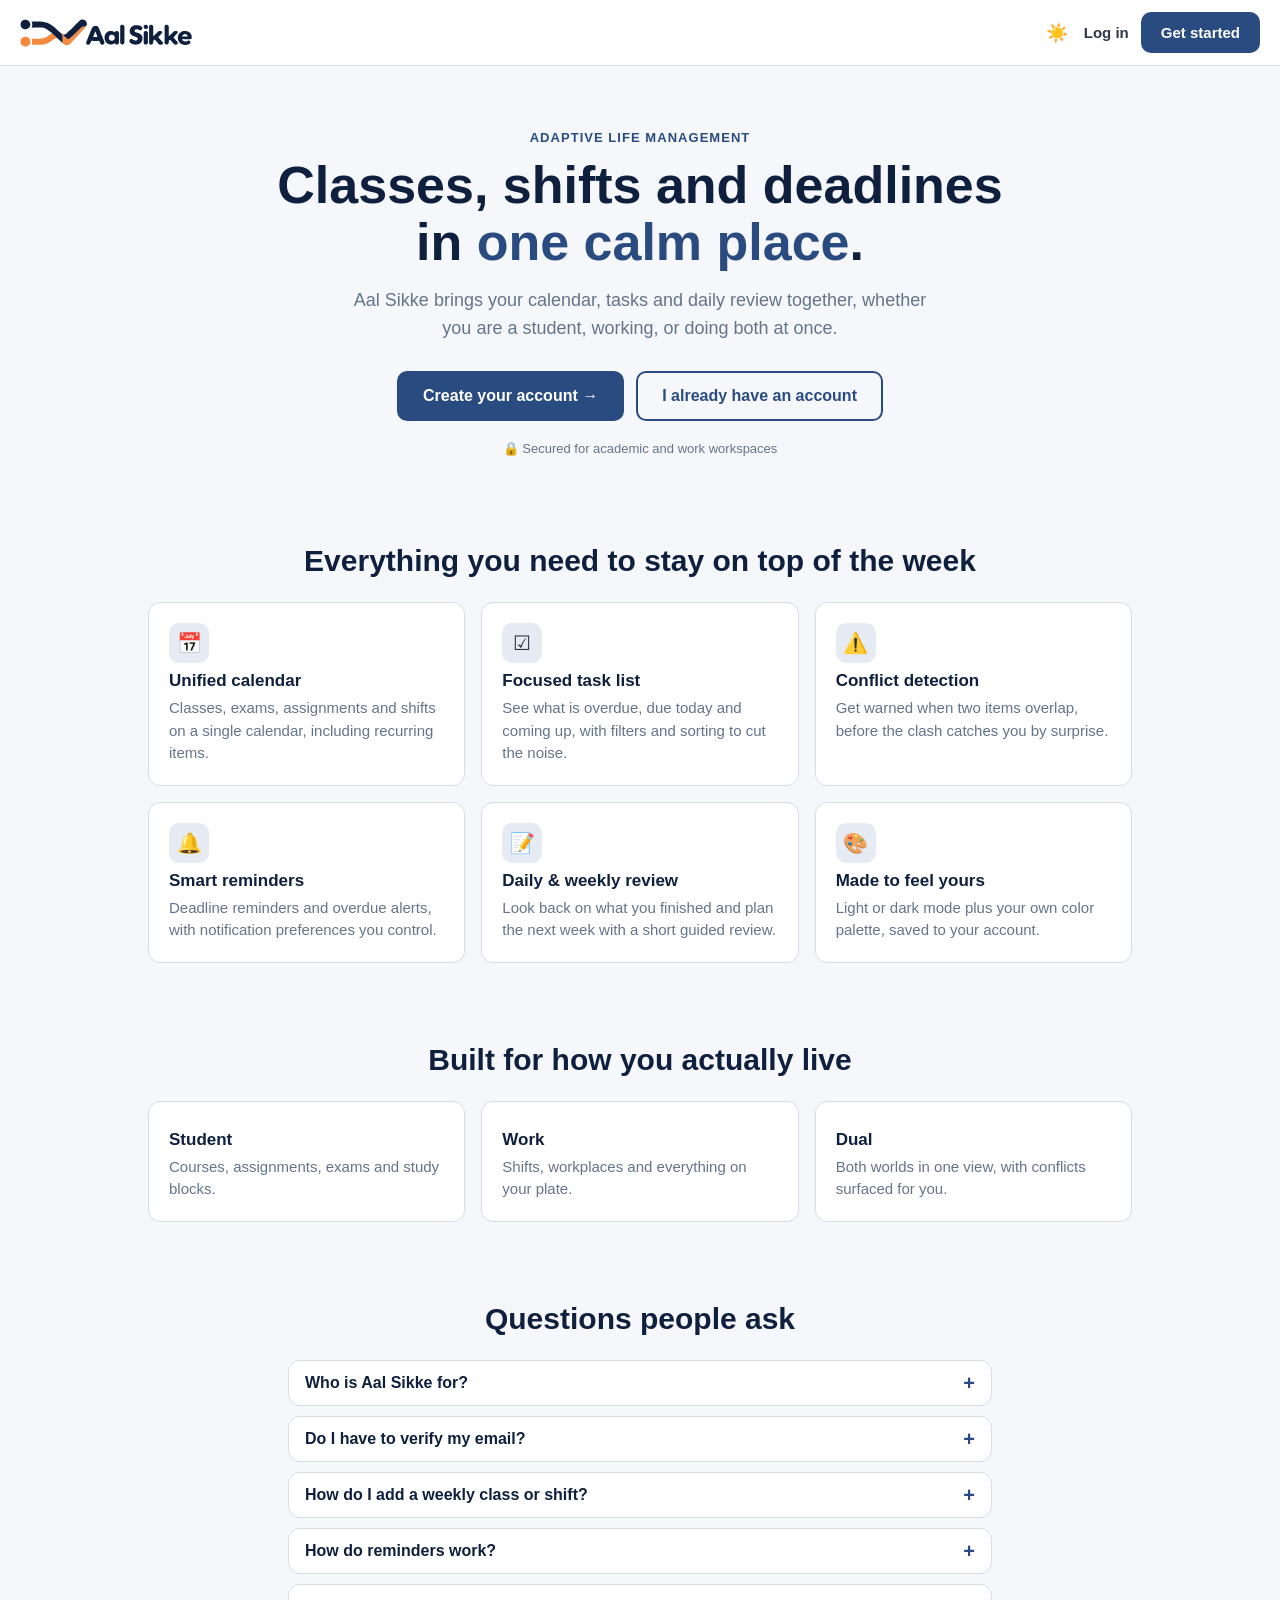
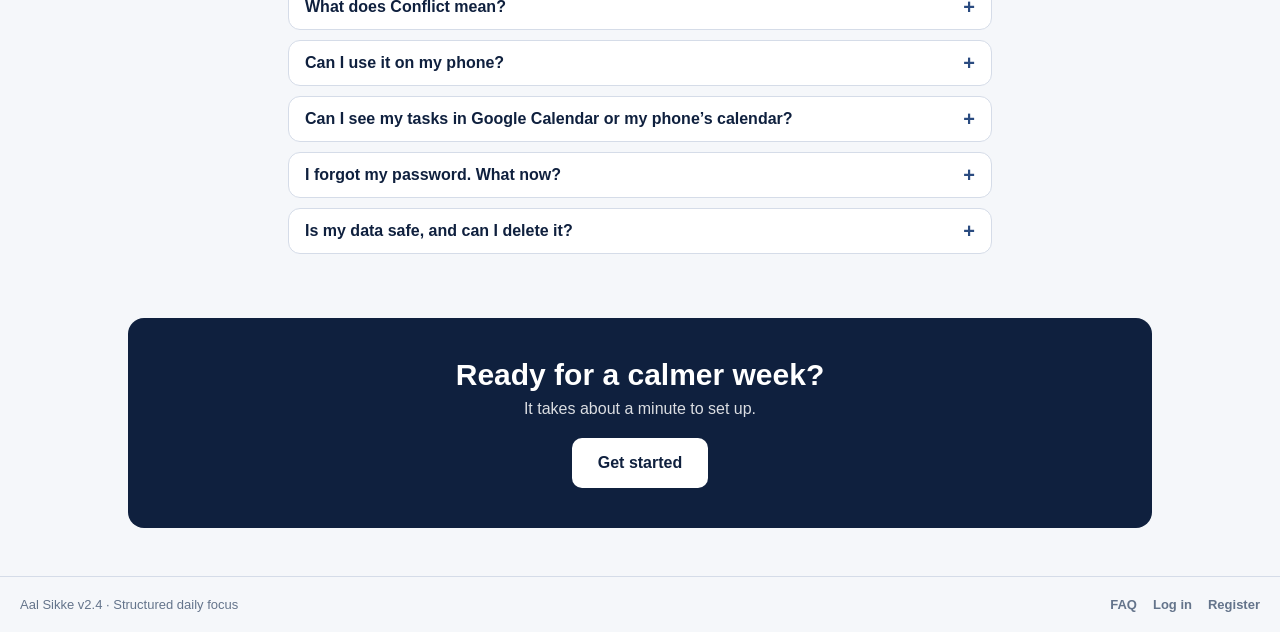
==== commit c840abc0: "delete confirmation addition and mobile responsiveness and FAQ addition to the welcome page" ====
--- a/src/main/resources/static/index.html
+++ b/src/main/resources/static/index.html
@@ -93,6 +93,48 @@
         </div>
     </section>
 
+    <section class="wl-section wl-faq" id="faq" aria-labelledby="wl-faq-title">
+        <h2 id="wl-faq-title">Questions people ask</h2>
+        <div class="wl-faq-list">
+            <details class="wl-faq-item">
+                <summary>Who is Aal Sikke for?</summary>
+                <p>Students, people who work, and people who do both. You choose Student, Work or Dual when you register, and you can change it later in your profile.</p>
+            </details>
+            <details class="wl-faq-item">
+                <summary>Do I have to verify my email?</summary>
+                <p>Yes. After you register we send a verification link. Open it, then log in. If the email does not arrive within a few minutes, check your spam folder, or use the resend button on the login page.</p>
+            </details>
+            <details class="wl-faq-item">
+                <summary>How do I add a weekly class or shift?</summary>
+                <p>Open Tasks and tap New task. Pick the category Class or Shift, tick &ldquo;Has a start time&rdquo; and &ldquo;Repeat weekly&rdquo;, then choose the days. It shows up on your calendar every week.</p>
+            </details>
+            <details class="wl-faq-item">
+                <summary>How do reminders work?</summary>
+                <p>Tick &ldquo;Remind me about this task&rdquo; when you add it. You get a halfway reminder, and you can add your own. Reminders appear under the bell in the top bar, and you can switch on email reminders in Settings.</p>
+            </details>
+            <details class="wl-faq-item">
+                <summary>What does Conflict mean?</summary>
+                <p>Two items overlap in time, for example a class and a shift. Both get an orange Conflict badge so you can move one before the clash happens.</p>
+            </details>
+            <details class="wl-faq-item">
+                <summary>Can I use it on my phone?</summary>
+                <p>Yes. Open the site in your phone&rsquo;s browser, nothing to install. The menu moves to the bottom of the screen on small devices.</p>
+            </details>
+            <details class="wl-faq-item">
+                <summary>Can I see my tasks in Google Calendar or my phone&rsquo;s calendar?</summary>
+                <p>Yes. On the Tasks page, choose Export to calendar. It downloads a file that Google Calendar, Apple Calendar and Outlook can import.</p>
+            </details>
+            <details class="wl-faq-item">
+                <summary>I forgot my password. What now?</summary>
+                <p>On the login page choose &ldquo;Forgot password?&rdquo; and enter your email. We send you a link to set a new one.</p>
+            </details>
+            <details class="wl-faq-item">
+                <summary>Is my data safe, and can I delete it?</summary>
+                <p>The site uses HTTPS only. In Settings you can download a copy of your data or delete your account, which removes everything. Aal Sikke is still being tested with real users, so data may be reset if something goes badly wrong.</p>
+            </details>
+        </div>
+    </section>
+
     <section class="wl-cta">
         <h2>Ready for a calmer week?</h2>
         <p>It takes about a minute to set up.</p>
@@ -104,6 +146,7 @@
 <footer class="wl-footer">
     <span>Aal Sikke v2.4 &middot; Structured daily focus</span>
     <span class="wl-footer-links">
+    <a id="wl-footer-faq" href="#faq">FAQ</a>
     <a id="wl-footer-login" href="login.html">Log in</a>
     <a id="wl-footer-register" href="register.html">Register</a>
   </span>
--- a/src/main/resources/static/styles.css
+++ b/src/main/resources/static/styles.css
@@ -1327,6 +1327,15 @@
   color: var(--slate-light);
 }
 
+.notif-item-time { display: block; }
+.notif-item-actions { display: flex; align-items: center; gap: 0.5rem; }
+.notif-snooze-btn {
+  font-size: 0.75rem; padding: 0.25rem 0.5rem; cursor: pointer;
+  border: 1px solid currentColor; border-radius: 6px;
+  background: transparent; color: inherit;
+  white-space: nowrap;
+}
+
 .notif-dismiss-btn {
   flex-shrink: 0;
   width: 1.75rem;
@@ -1669,6 +1678,49 @@
 .palette-preview svg { height: 1.75rem; width: auto; }
 .palette-name { font-size: 0.8125rem; font-weight: 600; text-align: center; }
 
+/* ---- KAN-338: "Your data" panel and the Delete account window (Settings) ---- */
+.data-actions {
+  display: flex;
+  flex-wrap: wrap;
+  gap: 0.75rem;
+  margin-top: 1rem;
+}
+
+.data-actions .btn-secondary,
+.data-actions .btn-danger {
+  width: auto;
+  flex: 1 1 12rem;
+}
+
+.btn-danger {
+  padding: 0.75rem 1rem;
+  font-size: 0.875rem;
+  font-weight: 600;
+  color: var(--coral);
+  background: var(--coral-bg);
+  border: 0.0625rem solid var(--coral);
+  border-radius: 0.625rem;
+  cursor: pointer;
+}
+
+.btn-danger:hover:not(:disabled) { background: var(--coral); color: #fff; }
+.btn-danger:focus-visible { outline: 0.125rem solid var(--coral); outline-offset: 0.125rem; }
+.btn-danger:disabled { opacity: 0.5; cursor: not-allowed; }
+.form-actions .btn-danger { width: auto; flex: 1; }
+
+.delete-warning {
+  margin-bottom: 1rem;
+  padding: 0.75rem 1rem;
+  border-left: 0.25rem solid var(--coral);
+  border-radius: 0.5rem;
+  background: var(--coral-bg);
+  color: var(--slate);
+  font-size: 0.875rem;
+}
+
+.delete-warning p { margin: 0; }
+.delete-warning p + p { margin-top: 0.5rem; color: var(--slate-light); }
+#data-message:empty { display: none; }
 /* ===== Task priority colors (KAN-292/293) =====
  * Same mapping everywhere: low = green, medium = blue, high = red, urgent = purple.
  * Orange is reserved for schedule CONFLICTS (see --conflict).
@@ -1694,7 +1746,124 @@
 .priority-label.urgent { color: var(--prio-urgent); background: var(--prio-urgent-bg); }
 
 
-
+/* ---- KAN-353: "Repeat weekly" in the task forms, and the "Weekly" label on task cards ---- */
+.repeat-note {
+  margin: 0.25rem 0 0;
+  font-size: 0.8125rem;
+  color: var(--slate-light);
+}
+
+.repeat-note[hidden],
+.repeat-details[hidden] { display: none; }
+
+.repeat-field .check-row:has(input:disabled) {
+  opacity: 0.6;
+  cursor: default;
+}
+
+.repeat-details {
+  display: flex;
+  flex-direction: column;
+  gap: 0.625rem;
+  margin-top: 0.5rem;
+  padding: 0.75rem;
+  border: 0.0625rem dashed var(--border);
+  border-radius: 0.625rem;
+}
+
+.repeat-days {
+  display: flex;
+  flex-wrap: wrap;
+  gap: 0.375rem;
+  margin: 0;
+  padding: 0;
+  border: none;
+}
+
+.repeat-days legend {
+  width: 100%;
+  margin-bottom: 0.375rem;
+  padding: 0;
+  font-size: 0.8125rem;
+  color: var(--slate-light);
+}
+
+.repeat-day {
+  position: relative;
+  cursor: pointer;
+}
+
+.repeat-day input {
+  position: absolute;
+  opacity: 0;
+  width: 1px;
+  height: 1px;
+}
+
+.repeat-day span {
+  display: inline-block;
+  min-width: 2.75rem;
+  padding: 0.375rem 0.5rem;
+  border: 0.0625rem solid var(--border);
+  border-radius: 999px;
+  background: var(--surface);
+  color: var(--slate);
+  font-size: 0.8125rem;
+  font-weight: 600;
+  text-align: center;
+}
+
+.repeat-day input:checked + span {
+  border-color: var(--trust-blue);
+  background: var(--trust-blue);
+  color: #fff;
+}
+
+.repeat-day input:focus-visible + span {
+  outline: 0.125rem solid var(--trust-blue);
+  outline-offset: 0.125rem;
+}
+
+.repeat-row {
+  display: flex;
+  flex-wrap: wrap;
+  align-items: center;
+  gap: 0.5rem 1rem;
+}
+
+.repeat-row label {
+  display: inline-flex;
+  align-items: center;
+  gap: 0.375rem;
+  font-size: 0.8125rem;
+  color: var(--slate-light);
+}
+
+.repeat-row input {
+  padding: 0.375rem 0.5rem;
+  border: 0.0625rem solid var(--border);
+  border-radius: 0.5rem;
+  background: var(--surface);
+  color: var(--slate);
+  font: inherit;
+}
+
+.repeat-row .repeat-every { width: 4rem; }
+
+.repeat-optional { font-size: 0.75rem; }
+
+.repeat-label {
+  display: inline-flex;
+  align-items: center;
+  gap: 0.25rem;
+  padding: 0.0625rem 0.5rem;
+  border-radius: 999px;
+  background: var(--card-mist);
+  color: var(--slate);
+  font-size: 0.75rem;
+  font-weight: 600;
+  white-space: nowrap;
+}
 
 /* ---- KAN-343: "Suggest a time" panel (new-task, edit-task and calendar schedule forms) ---- */
 .free-slot-panel {
@@ -1789,4 +1958,357 @@
   color: var(--slate-light);
 }
 
-.free-slot-note.is-error { color: var(--coral); }+.free-slot-note.is-error { color: var(--coral); }
+
+/* ---- KAN-342: checklist (Edit task window) and "2/5" progress on task cards ---- */
+.checklist-progress {
+  display: inline-flex;
+  align-items: center;
+  gap: 0.375rem;
+  font-size: 0.75rem;
+  font-weight: 600;
+  color: var(--slate-light);
+}
+
+.checklist-progress.is-complete { color: var(--trust-blue); }
+
+.checklist-bar {
+  display: inline-block;
+  width: 3rem;
+  height: 0.375rem;
+  border-radius: 999px;
+  background: var(--card-mist);
+  overflow: hidden;
+}
+
+.checklist-bar > span {
+  display: block;
+  height: 100%;
+  border-radius: inherit;
+  background: var(--trust-blue);
+}
+
+.board-card .checklist-progress { margin-top: 0.25rem; }
+
+.checklist-heading {
+  margin: 0 0 0.375rem;
+  font-size: 0.875rem;
+  font-weight: 600;
+  color: var(--slate);
+}
+
+.checklist-summary {
+  font-weight: 500;
+  color: var(--slate-light);
+}
+
+.checklist-list {
+  display: flex;
+  flex-direction: column;
+  gap: 0.25rem;
+  margin: 0 0 0.5rem;
+  padding: 0;
+  list-style: none;
+}
+
+.checklist-item {
+  display: flex;
+  align-items: center;
+  gap: 0.375rem;
+}
+
+.checklist-text {
+  flex: 1;
+  min-width: 0;
+  padding: 0.375rem 0.5rem;
+  border: 0.0625rem solid transparent;
+  border-radius: 0.5rem;
+  background: transparent;
+  color: var(--slate);
+  font: inherit;
+  font-size: 0.875rem;
+}
+
+.checklist-text:hover,
+.checklist-text:focus {
+  border-color: var(--border);
+  background: var(--surface);
+  outline: none;
+}
+
+.checklist-item.is-done .checklist-text {
+  text-decoration: line-through;
+  color: var(--slate-light);
+}
+
+.checklist-icon {
+  flex: none;
+  width: 1.75rem;
+  height: 1.75rem;
+  border: none;
+  border-radius: 0.375rem;
+  background: transparent;
+  color: var(--slate-light);
+  font: inherit;
+  cursor: pointer;
+}
+
+.checklist-icon:hover:not(:disabled),
+.checklist-icon:focus-visible {
+  background: var(--card-mist);
+  color: var(--slate);
+  outline: none;
+}
+
+.checklist-icon:disabled {
+  opacity: 0.3;
+  cursor: default;
+}
+
+.checklist-remove:hover { color: var(--coral); }
+
+.checklist-add {
+  display: flex;
+  gap: 0.5rem;
+}
+
+.checklist-add input {
+  flex: 1;
+  min-width: 0;
+  padding: 0.5rem 0.625rem;
+  border: 0.0625rem solid var(--border);
+  border-radius: 0.5rem;
+  background: var(--surface);
+  color: var(--slate);
+  font: inherit;
+  font-size: 0.875rem;
+}
+
+.checklist-add .btn-secondary {
+  width: auto;
+  padding: 0.5rem 0.875rem;
+}
+
+.checklist-all-done {
+  margin-top: 0.5rem;
+  font-size: 0.8125rem;
+  color: var(--slate);
+}
+
+.checklist-message {
+  margin: 0.375rem 0 0;
+  font-size: 0.8125rem;
+  color: var(--slate-light);
+}
+
+.checklist-message:empty { display: none; }
+
+.checklist-message.is-error { color: var(--coral); }
+
+/* =========================================================
+   SPRINT 6: confirm dialog, feedback button, first-use guide,
+   and phone-sized tap targets
+   ========================================================= */
+
+/* ---- In-app confirm dialog (replaces the browser's confirm()) ---- */
+.confirm-card {
+  max-width: 24rem;
+}
+
+.confirm-card h2 {
+  margin: 0 0 0.5rem;
+  font-size: 1.125rem;
+}
+
+.confirm-message {
+  margin: 0 0 1.25rem;
+  font-size: 0.9375rem;
+  line-height: 1.5;
+  color: var(--slate);
+  overflow-wrap: anywhere;   /* a long task title must not push the dialog wider */
+}
+
+.confirm-actions {
+  display: flex;
+  justify-content: flex-end;
+  gap: 0.75rem;
+}
+
+.confirm-actions .btn-secondary,
+.confirm-actions .btn-primary,
+.confirm-actions .btn-danger {
+  width: auto;
+  min-height: 2.75rem;
+}
+
+@media (max-width: 30rem) {
+  /* Phones: stacked full-width buttons, "Keep task" (the safe choice) on top */
+  .confirm-actions {
+    flex-direction: column;
+  }
+
+  .confirm-actions .btn-secondary,
+  .confirm-actions .btn-primary,
+  .confirm-actions .btn-danger {
+    width: 100%;
+  }
+}
+
+/* ---- "Send feedback" button (feedback.js) ---- */
+.feedback-btn {
+  position: fixed;
+  right: 1rem;
+  bottom: 1rem;
+  z-index: 900;                       /* above the page, below modals (1000) and the toast (1100) */
+  display: inline-flex;
+  align-items: center;
+  gap: 0.25rem;
+  min-height: 2.75rem;
+  padding: 0.5rem 1rem;
+  border-radius: 999px;
+  border: 0.0625rem solid var(--border);
+  background: var(--surface);
+  color: var(--trust-blue);
+  font-size: 0.875rem;
+  font-weight: 600;
+  text-decoration: none;
+  box-shadow: 0 0.25rem 0.75rem rgba(15, 32, 62, 0.18);
+}
+
+.feedback-btn:hover { border-color: var(--trust-blue); }
+
+@media (max-width: 48rem) {
+  /* sit just above the mobile bottom nav (about 4rem tall, plus the iPhone home bar) */
+  .feedback-btn {
+    bottom: calc(4.75rem + env(safe-area-inset-bottom, 0px));
+    right: 0.75rem;
+  }
+}
+
+/* ---- First-use guide (first-use.js) ---- */
+.guide-card {
+  margin-bottom: 1rem;
+}
+
+.guide-head {
+  display: flex;
+  justify-content: space-between;
+  align-items: flex-start;
+  gap: 1rem;
+}
+
+.guide-head h2 { margin: 0; }
+.guide-head .card-subtitle { margin: 0.25rem 0 0; font-size: 0.875rem; font-weight: 400; color: var(--slate-light); }
+
+.guide-close {
+  flex-shrink: 0;
+  width: 2.5rem;
+  height: 2.5rem;
+  margin: -0.5rem -0.5rem 0 0;
+  background: none;
+  border: none;
+  border-radius: 50%;
+  color: var(--slate-light);
+  font-size: 1.125rem;
+  cursor: pointer;
+}
+
+.guide-close:hover { background: var(--card-mist); }
+
+.guide-steps {
+  list-style: none;
+  counter-reset: guide;
+  margin: 1rem 0 0;
+  padding: 0;
+  display: grid;
+  gap: 0.75rem;
+}
+
+.guide-steps li {
+  counter-increment: guide;
+  display: grid;
+  grid-template-columns: 2rem 1fr auto;
+  align-items: center;
+  gap: 0.75rem;
+  padding: 0.75rem;
+  border: 0.0625rem solid var(--border);
+  border-radius: 0.625rem;
+}
+
+.guide-steps li::before {
+  content: counter(guide);
+  display: flex;
+  align-items: center;
+  justify-content: center;
+  width: 2rem;
+  height: 2rem;
+  border-radius: 50%;
+  background: var(--trust-blue-bg);
+  color: var(--trust-blue);
+  font-weight: 700;
+}
+
+.guide-steps strong { display: block; color: var(--navy); }
+
+.guide-steps p {
+  margin: 0.125rem 0 0;
+  font-size: 0.8125rem;
+  line-height: 1.4;
+  color: var(--slate-light);
+}
+
+.guide-link {
+  width: auto;
+  white-space: nowrap;
+  text-decoration: none;
+  text-align: center;
+  min-height: 2.5rem;
+  display: inline-flex;
+  align-items: center;
+}
+
+@media (max-width: 30rem) {
+  .guide-steps li {
+    grid-template-columns: 2rem 1fr;
+  }
+
+  .guide-link {
+    grid-column: 1 / -1;
+    justify-content: center;
+    width: 100%;
+    min-height: 2.75rem;
+  }
+}
+
+/* ---- Phone fixes ---- */
+
+/* The logo ran into the round "+" button on narrow screens. */
+@media (max-width: 30rem) {
+  .dash-topbar { gap: 0.5rem; }
+  .dash-topbar .brand { min-width: 0; flex: 0 1 auto; }
+  .dash-topbar .brand-logo { height: 1.5rem; }
+  .topbar-actions { gap: 0.25rem; }
+}
+
+/* Safe space under the bottom nav on iPhones with a home bar. */
+@media (max-width: 48rem) {
+  .bottom-nav {
+    padding-bottom: calc(0.75rem + env(safe-area-inset-bottom, 0px));
+    z-index: 800;
+  }
+}
+
+/* Finger-sized tap targets (about 44 px) on touch screens only; mouse layouts stay as they were. */
+@media (pointer: coarse) {
+  .icon-btn { min-width: 2.75rem; min-height: 2.75rem; display: inline-flex; align-items: center; justify-content: center; }
+  .avatar-btn { width: 2.75rem; height: 2.75rem; }
+  .bottom-nav a { min-width: 4rem; min-height: 2.75rem; justify-content: center; }
+  .task-menu-btn { min-width: 2.75rem; min-height: 2.75rem; }
+  .link-btn { min-height: 2.75rem; padding: 0 0.5rem; }
+  .filter-tab, .board-view-tab { min-height: 2.5rem; }
+  .cal-grid-arrow { width: 2.5rem; height: 2.5rem; }
+  .profile-dropdown a { padding-top: 0.75rem; padding-bottom: 0.75rem; }
+
+  /* The visible box stays 1.125rem; the label around it gets the big tap area. */
+  .task-checkbox { width: 1.5rem; height: 1.5rem; }
+}
--- a/src/main/resources/static/welcome.css
+++ b/src/main/resources/static/welcome.css
@@ -35,6 +35,7 @@
 }
 
 .wl-link {
+    white-space: nowrap;   /* "Log in" wrapped onto two lines on phones */
     color: var(--slate);
     font-weight: 600;
     font-size: 0.9375rem;
@@ -213,3 +214,62 @@
     .wl-hero { padding-top: 2.5rem; }
     .wl-hero-actions .wl-btn { width: 100%; }
 }
+
+
+/* FAQ (index.html) — plain <details>, so it works without JavaScript and with the keyboard */
+html { scroll-behavior: smooth; }
+@media (prefers-reduced-motion: reduce) { html { scroll-behavior: auto; } }
+.wl-faq { scroll-margin-top: 4rem; }  /* the sticky nav would otherwise cover the heading */
+
+.wl-faq-list {
+    max-width: 44rem;
+    margin: 0 auto;
+    display: grid;
+    gap: 0.625rem;
+}
+
+.wl-faq-item {
+    background: var(--surface);
+    border: 1px solid var(--border);
+    border-radius: var(--radius);
+}
+
+.wl-faq-item summary {
+    display: flex;
+    align-items: center;
+    justify-content: space-between;
+    gap: 1rem;
+    min-height: 2.75rem;
+    padding: 0.75rem 1rem;
+    font-weight: 600;
+    font-size: 1rem;
+    color: var(--navy);
+    cursor: pointer;
+    list-style: none;
+}
+
+.wl-faq-item summary::-webkit-details-marker { display: none; }
+
+.wl-faq-item summary::after {
+    content: "+";
+    flex-shrink: 0;
+    font-size: 1.25rem;
+    line-height: 1;
+    color: var(--trust-blue);
+}
+
+.wl-faq-item[open] summary::after { content: "\2212"; }
+
+.wl-faq-item summary:focus-visible {
+    outline: 2px solid var(--trust-blue);
+    outline-offset: 2px;
+    border-radius: var(--radius);
+}
+
+.wl-faq-item p {
+    margin: 0;
+    padding: 0 1rem 1rem;
+    font-size: 0.9375rem;
+    line-height: 1.55;
+    color: var(--slate-light);
+}
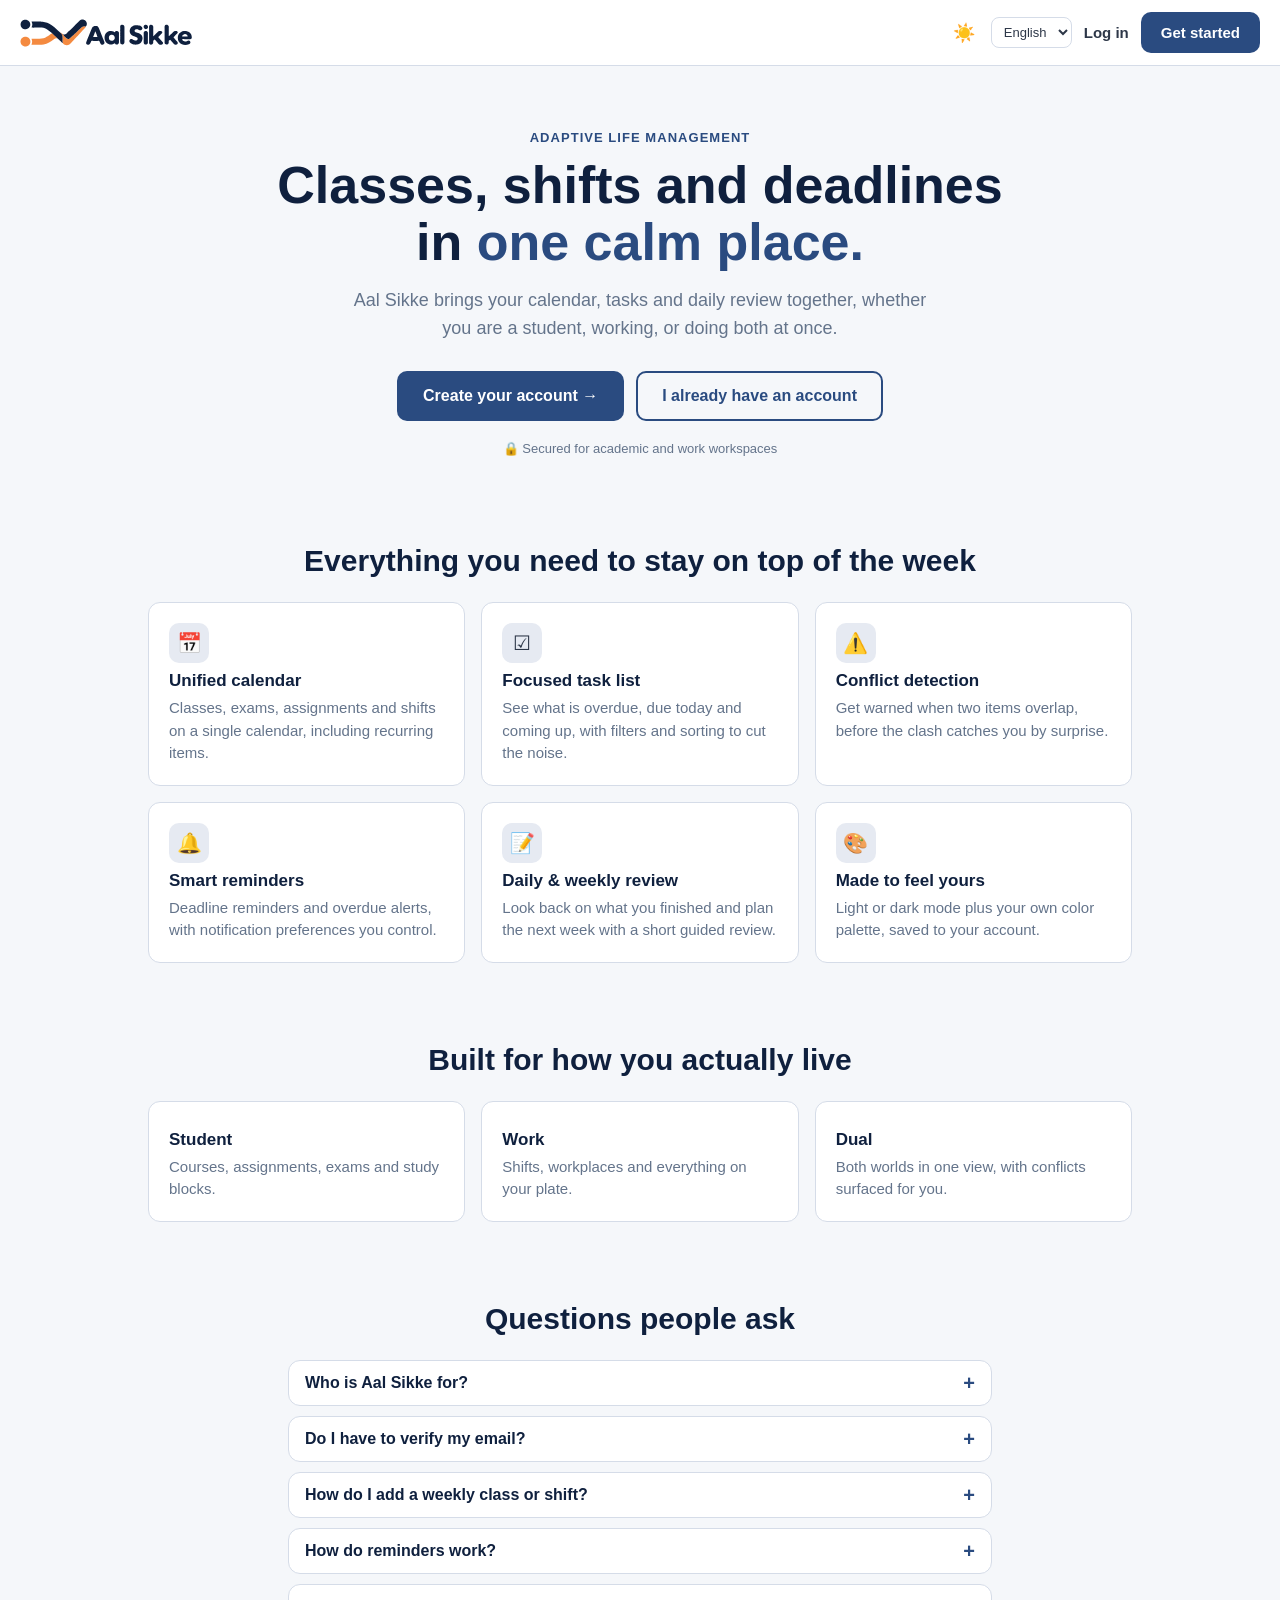
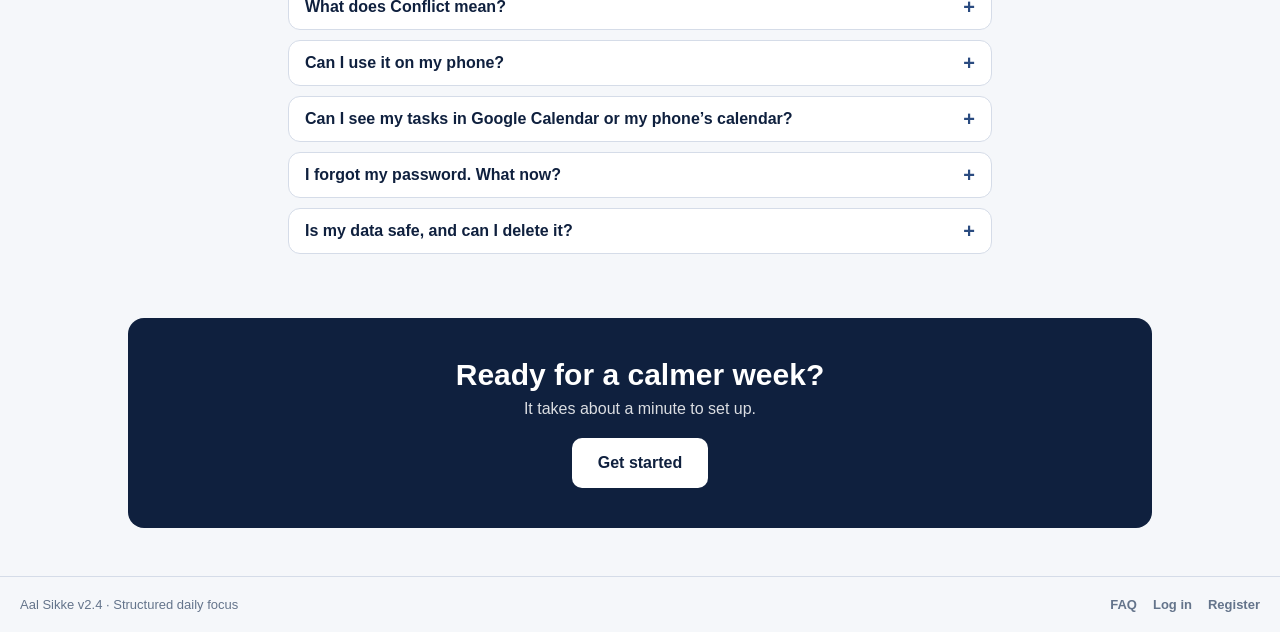
==== commit 82b59a1d: "i18n: Arabic for welcome, login and register, language picker" ====
--- a/src/main/resources/static/index.html
+++ b/src/main/resources/static/index.html
@@ -3,9 +3,10 @@
 <head>
     <meta charset="UTF-8">
     <meta name="viewport" content="width=device-width, initial-scale=1.0">
+    <script src="i18n.js"></script>
     <script src="theme-init.js"></script>
     <link rel="icon" type="image/svg+xml" href="logo-mark.svg">
-    <title>Aal Sikke — Adaptive Life Management</title>
+    <title data-i18n="page.welcome">Aal Sikke — Adaptive Life Management</title>
     <meta name="description" content="One calendar, one task list and one daily flow for studying, working, or both.">
     <link rel="stylesheet" href="styles.css">
     <link rel="stylesheet" href="welcome.css">
@@ -13,142 +14,143 @@
 <body class="welcome-body">
 
 <header class="wl-nav">
-    <a class="wl-brand" href="index.html" aria-label="Aal Sikke home">
+    <a class="wl-brand" href="index.html" aria-label="Aal Sikke home" data-i18n-aria-label="auth.homeAria">
         <svg class="brand-logo" viewBox="0 0 1476 240" role="img" aria-label="Aal Sikke"><use href="logo-sprite.svg#aal-logo"/></svg>
     </a>
-    <nav class="wl-nav-actions" aria-label="Primary">
+    <nav class="wl-nav-actions" aria-label="Primary" data-i18n-aria-label="wl.nav.aria">
         <button class="icon-btn" id="theme-toggle-btn" aria-label="Toggle theme"></button>
-        <a class="wl-link" id="wl-nav-login" href="login.html">Log in</a>
-        <a class="wl-btn wl-btn-primary" id="wl-nav-cta" href="register.html">Get started</a>
+        <select id="lang-select" class="lang-select" aria-label="Language" data-i18n-aria-label="settings.language.title"></select>
+        <a class="wl-link" id="wl-nav-login" href="login.html" data-i18n="wl.nav.login">Log in</a>
+        <a class="wl-btn wl-btn-primary" id="wl-nav-cta" href="register.html" data-i18n="wl.nav.cta">Get started</a>
     </nav>
 </header>
 
 <main>
 
     <section class="wl-hero">
-        <p class="wl-eyebrow">Adaptive Life Management</p>
-        <h1>Classes, shifts and deadlines in <span class="wl-accent">one calm place</span>.</h1>
-        <p class="wl-lead">
+        <p class="wl-eyebrow" data-i18n="wl.hero.eyebrow">Adaptive Life Management</p>
+        <h1><span data-i18n="wl.hero.titleA">Classes, shifts and deadlines in</span> <span class="wl-accent" data-i18n="wl.hero.titleB">one calm place.</span></h1>
+        <p class="wl-lead" data-i18n="wl.hero.lead">
             Aal Sikke brings your calendar, tasks and daily review together, whether you are a student,
             working, or doing both at once.
         </p>
         <div class="wl-hero-actions">
-            <a class="wl-btn wl-btn-primary wl-btn-lg" id="wl-hero-primary" href="register.html">Create your account &#8594;</a>
-            <a class="wl-btn wl-btn-secondary wl-btn-lg" id="wl-hero-secondary" href="login.html">I already have an account</a>
+            <a class="wl-btn wl-btn-primary wl-btn-lg" id="wl-hero-primary" href="register.html" data-i18n="wl.hero.primary">Create your account &#8594;</a>
+            <a class="wl-btn wl-btn-secondary wl-btn-lg" id="wl-hero-secondary" href="login.html" data-i18n="wl.hero.secondary">I already have an account</a>
         </div>
-        <p class="wl-note">&#128274; Secured for academic and work workspaces</p>
+        <p class="wl-note" data-i18n="login.secured">&#128274; Secured for academic and work workspaces</p>
     </section>
 
     <section class="wl-section" aria-labelledby="wl-features-title">
-        <h2 id="wl-features-title">Everything you need to stay on top of the week</h2>
+        <h2 id="wl-features-title" data-i18n="wl.features.title">Everything you need to stay on top of the week</h2>
         <div class="wl-grid">
             <article class="wl-card">
                 <span class="wl-icon" aria-hidden="true">&#128197;</span>
-                <h3>Unified calendar</h3>
-                <p>Classes, exams, assignments and shifts on a single calendar, including recurring items.</p>
+                <h3 data-i18n="wl.f1.title">Unified calendar</h3>
+                <p data-i18n="wl.f1.body">Classes, exams, assignments and shifts on a single calendar, including recurring items.</p>
             </article>
             <article class="wl-card">
                 <span class="wl-icon" aria-hidden="true">&#9745;</span>
-                <h3>Focused task list</h3>
-                <p>See what is overdue, due today and coming up, with filters and sorting to cut the noise.</p>
+                <h3 data-i18n="wl.f2.title">Focused task list</h3>
+                <p data-i18n="wl.f2.body">See what is overdue, due today and coming up, with filters and sorting to cut the noise.</p>
             </article>
             <article class="wl-card">
                 <span class="wl-icon" aria-hidden="true">&#9888;&#65039;</span>
-                <h3>Conflict detection</h3>
-                <p>Get warned when two items overlap, before the clash catches you by surprise.</p>
+                <h3 data-i18n="wl.f3.title">Conflict detection</h3>
+                <p data-i18n="wl.f3.body">Get warned when two items overlap, before the clash catches you by surprise.</p>
             </article>
             <article class="wl-card">
                 <span class="wl-icon" aria-hidden="true">&#128276;</span>
-                <h3>Smart reminders</h3>
-                <p>Deadline reminders and overdue alerts, with notification preferences you control.</p>
+                <h3 data-i18n="wl.f4.title">Smart reminders</h3>
+                <p data-i18n="wl.f4.body">Deadline reminders and overdue alerts, with notification preferences you control.</p>
             </article>
             <article class="wl-card">
                 <span class="wl-icon" aria-hidden="true">&#128221;</span>
-                <h3>Daily &amp; weekly review</h3>
-                <p>Look back on what you finished and plan the next week with a short guided review.</p>
+                <h3 data-i18n="wl.f5.title">Daily &amp; weekly review</h3>
+                <p data-i18n="wl.f5.body">Look back on what you finished and plan the next week with a short guided review.</p>
             </article>
             <article class="wl-card">
                 <span class="wl-icon" aria-hidden="true">&#127912;</span>
-                <h3>Made to feel yours</h3>
-                <p>Light or dark mode plus your own color palette, saved to your account.</p>
+                <h3 data-i18n="wl.f6.title">Made to feel yours</h3>
+                <p data-i18n="wl.f6.body">Light or dark mode plus your own color palette, saved to your account.</p>
             </article>
         </div>
     </section>
 
     <section class="wl-section wl-roles" aria-labelledby="wl-roles-title">
-        <h2 id="wl-roles-title">Built for how you actually live</h2>
+        <h2 id="wl-roles-title" data-i18n="wl.roles.title">Built for how you actually live</h2>
         <div class="wl-grid wl-grid-3">
             <article class="wl-card">
-                <h3>Student</h3>
-                <p>Courses, assignments, exams and study blocks.</p>
+                <h3 data-i18n="role.student">Student</h3>
+                <p data-i18n="wl.r1.body">Courses, assignments, exams and study blocks.</p>
             </article>
             <article class="wl-card">
-                <h3>Work</h3>
-                <p>Shifts, workplaces and everything on your plate.</p>
+                <h3 data-i18n="role.work">Work</h3>
+                <p data-i18n="wl.r2.body">Shifts, workplaces and everything on your plate.</p>
             </article>
             <article class="wl-card">
-                <h3>Dual</h3>
-                <p>Both worlds in one view, with conflicts surfaced for you.</p>
+                <h3 data-i18n="role.dual">Dual</h3>
+                <p data-i18n="wl.r3.body">Both worlds in one view, with conflicts surfaced for you.</p>
             </article>
         </div>
     </section>
 
     <section class="wl-section wl-faq" id="faq" aria-labelledby="wl-faq-title">
-        <h2 id="wl-faq-title">Questions people ask</h2>
+        <h2 id="wl-faq-title" data-i18n="wl.faq.title">Questions people ask</h2>
         <div class="wl-faq-list">
             <details class="wl-faq-item">
-                <summary>Who is Aal Sikke for?</summary>
-                <p>Students, people who work, and people who do both. You choose Student, Work or Dual when you register, and you can change it later in your profile.</p>
+                <summary data-i18n="wl.q1">Who is Aal Sikke for?</summary>
+                <p data-i18n="wl.a1">Students, people who work, and people who do both. You choose Student, Work or Dual when you register, and you can change it later in your profile.</p>
             </details>
             <details class="wl-faq-item">
-                <summary>Do I have to verify my email?</summary>
-                <p>Yes. After you register we send a verification link. Open it, then log in. If the email does not arrive within a few minutes, check your spam folder, or use the resend button on the login page.</p>
+                <summary data-i18n="wl.q2">Do I have to verify my email?</summary>
+                <p data-i18n="wl.a2">Yes. After you register we send a verification link. Open it, then log in. If the email does not arrive within a few minutes, check your spam folder, or use the resend button on the login page.</p>
             </details>
             <details class="wl-faq-item">
-                <summary>How do I add a weekly class or shift?</summary>
-                <p>Open Tasks and tap New task. Pick the category Class or Shift, tick &ldquo;Has a start time&rdquo; and &ldquo;Repeat weekly&rdquo;, then choose the days. It shows up on your calendar every week.</p>
+                <summary data-i18n="wl.q3">How do I add a weekly class or shift?</summary>
+                <p data-i18n="wl.a3">Open Tasks and tap New task. Pick the category Class or Shift, tick “Has a start time” and “Repeat weekly”, then choose the days. It shows up on your calendar every week.</p>
             </details>
             <details class="wl-faq-item">
-                <summary>How do reminders work?</summary>
-                <p>Tick &ldquo;Remind me about this task&rdquo; when you add it. You get a halfway reminder, and you can add your own. Reminders appear under the bell in the top bar, and you can switch on email reminders in Settings.</p>
+                <summary data-i18n="wl.q4">How do reminders work?</summary>
+                <p data-i18n="wl.a4">Tick “Remind me about this task” when you add it. You get a halfway reminder, and you can add your own. Reminders appear under the bell in the top bar, and you can switch on email reminders in Settings.</p>
             </details>
             <details class="wl-faq-item">
-                <summary>What does Conflict mean?</summary>
-                <p>Two items overlap in time, for example a class and a shift. Both get an orange Conflict badge so you can move one before the clash happens.</p>
+                <summary data-i18n="wl.q5">What does Conflict mean?</summary>
+                <p data-i18n="wl.a5">Two items overlap in time, for example a class and a shift. Both get an orange Conflict badge so you can move one before the clash happens.</p>
             </details>
             <details class="wl-faq-item">
-                <summary>Can I use it on my phone?</summary>
-                <p>Yes. Open the site in your phone&rsquo;s browser, nothing to install. The menu moves to the bottom of the screen on small devices.</p>
+                <summary data-i18n="wl.q6">Can I use it on my phone?</summary>
+                <p data-i18n="wl.a6">Yes. Open the site in your phone’s browser, nothing to install. The menu moves to the bottom of the screen on small devices.</p>
             </details>
             <details class="wl-faq-item">
-                <summary>Can I see my tasks in Google Calendar or my phone&rsquo;s calendar?</summary>
-                <p>Yes. On the Tasks page, choose Export to calendar. It downloads a file that Google Calendar, Apple Calendar and Outlook can import.</p>
+                <summary data-i18n="wl.q7">Can I see my tasks in Google Calendar or my phone’s calendar?</summary>
+                <p data-i18n="wl.a7">Yes. On the Tasks page, choose Export to calendar. It downloads a file that Google Calendar, Apple Calendar and Outlook can import.</p>
             </details>
             <details class="wl-faq-item">
-                <summary>I forgot my password. What now?</summary>
-                <p>On the login page choose &ldquo;Forgot password?&rdquo; and enter your email. We send you a link to set a new one.</p>
+                <summary data-i18n="wl.q8">I forgot my password. What now?</summary>
+                <p data-i18n="wl.a8">On the login page choose “Forgot password?” and enter your email. We send you a link to set a new one.</p>
             </details>
             <details class="wl-faq-item">
-                <summary>Is my data safe, and can I delete it?</summary>
-                <p>The site uses HTTPS only. In Settings you can download a copy of your data or delete your account, which removes everything. Aal Sikke is still being tested with real users, so data may be reset if something goes badly wrong.</p>
+                <summary data-i18n="wl.q9">Is my data safe, and can I delete it?</summary>
+                <p data-i18n="wl.a9">The site uses HTTPS only. In Settings you can download a copy of your data or delete your account, which removes everything. Aal Sikke is still being tested with real users, so data may be reset if something goes badly wrong.</p>
             </details>
         </div>
     </section>
 
     <section class="wl-cta">
-        <h2>Ready for a calmer week?</h2>
-        <p>It takes about a minute to set up.</p>
-        <a class="wl-btn wl-btn-light wl-btn-lg" id="wl-cta-primary" href="register.html">Get started</a>
+        <h2 data-i18n="wl.cta.title">Ready for a calmer week?</h2>
+        <p data-i18n="wl.cta.text">It takes about a minute to set up.</p>
+        <a class="wl-btn wl-btn-light wl-btn-lg" id="wl-cta-primary" href="register.html" data-i18n="wl.cta.button">Get started</a>
     </section>
 
 </main>
 
 <footer class="wl-footer">
-    <span>Aal Sikke v2.4 &middot; Structured daily focus</span>
+    <span data-i18n="login.footnote">Aal Sikke v2.4 &middot; Structured daily focus</span>
     <span class="wl-footer-links">
-    <a id="wl-footer-faq" href="#faq">FAQ</a>
-    <a id="wl-footer-login" href="login.html">Log in</a>
-    <a id="wl-footer-register" href="register.html">Register</a>
+    <a id="wl-footer-faq" href="#faq" data-i18n="wl.footer.faq">FAQ</a>
+    <a id="wl-footer-login" href="login.html" data-i18n="wl.nav.login">Log in</a>
+    <a id="wl-footer-register" href="register.html" data-i18n="login.registerLink">Register</a>
   </span>
 </footer>
 
@@ -157,4 +159,4 @@
 <script src="theme-toggle.js"></script>
 <script src="welcome.js"></script>
 </body>
-</html>
+</html>
--- a/src/main/resources/static/styles.css
+++ b/src/main/resources/static/styles.css
@@ -273,7 +273,8 @@
 .input-wrap input,
 .input-wrap select {
   width: 100%;
-  padding: 0.6875rem 2.5rem 0.6875rem 0.75rem;
+  padding-block: 0.6875rem;
+  padding-inline: 0.75rem 2.5rem;
   font-size: 0.875rem;
   border: 0.0625rem solid var(--border);
   border-radius: 0.625rem;
@@ -290,7 +291,7 @@
 
 .input-wrap .icon-status {
   position: absolute;
-  right: 0.75rem;
+  inset-inline-end: 0.75rem;
   top: 50%;
   transform: translateY(-50%);
   font-size: 0.875rem;
@@ -299,7 +300,7 @@
 
 .input-wrap .icon-toggle {
   position: absolute;
-  right: 0.75rem;
+  inset-inline-end: 0.75rem;
   top: 50%;
   transform: translateY(-50%);
   background: none;
@@ -519,7 +520,7 @@
 .badge-dot {
   position: absolute;
   top: 0;
-  right: 0;
+  inset-inline-end: 0;
   width: 0.5rem;
   height: 0.5rem;
   border-radius: 50%;
@@ -545,7 +546,7 @@
 
 .profile-dropdown {
   position: absolute;
-  right: 0;
+  inset-inline-end: 0;
   top: 2.75rem;
   background: var(--surface);
   border: 0.0625rem solid var(--border);
@@ -649,6 +650,27 @@
   color: var(--slate-light);
   text-decoration: none;
 }
+/* ---- Auth pages: language picker and RTL tweaks ---- */
+.lang-select {
+  padding: 0.375rem 0.5rem;
+  border: 0.0625rem solid var(--border);
+  border-radius: 0.5rem;
+  background: var(--surface);
+  color: var(--slate);
+  font: inherit;
+  font-size: 0.8125rem;
+  cursor: pointer;
+}
+
+/* the ← back arrow must point the other way in Arabic */
+[dir="rtl"] .back-btn { transform: scaleX(-1); }
+
+/* Latin-only fields (email, username, phone, password) stay left-to-right in Arabic.
+   Text sits on the right and the icon on the left, so the two never overlap. */
+[dir="rtl"] input[dir="ltr"] {
+  text-align: right;
+  padding-inline: 2.5rem 0.75rem;
+}
 
 .nav-link .nav-icon { font-size: 1rem; width: 1.25rem; text-align: center; }
 
@@ -815,9 +837,9 @@
 
 /* ---- Conflict marking (S3-07 / KAN-233) ---- */
 .task-card.is-conflict {
-  /* top/right/bottom only: the left stripe keeps showing the priority color */
+  /* top/bottom/inline-end only: the start stripe keeps showing the priority color */
   border-top-color: var(--conflict);
-  border-right-color: var(--conflict);
+  border-inline-end-color: var(--conflict);
   border-bottom-color: var(--conflict);
   background: var(--conflict-bg);
   box-shadow: 0 0 0 0.0625rem var(--conflict);
@@ -1247,8 +1269,8 @@
 
 /* Problems (validation, failed saves): a coral bar on the left, text stays white. */
 .toast.is-error {
-  border-left: 0.3125rem solid var(--coral);
-  text-align: left;
+  border-inline-start: 0.3125rem solid var(--coral);
+  text-align: start;
 }
 
 /* While a modal is open the toast sits at the top, so it never covers the Save button. */
@@ -1711,7 +1733,7 @@
 .delete-warning {
   margin-bottom: 1rem;
   padding: 0.75rem 1rem;
-  border-left: 0.25rem solid var(--coral);
+  border-inline-start: 0.25rem solid var(--coral);
   border-radius: 0.5rem;
   background: var(--coral-bg);
   color: var(--slate);
@@ -1725,11 +1747,11 @@
  * Same mapping everywhere: low = green, medium = blue, high = red, urgent = purple.
  * Orange is reserved for schedule CONFLICTS (see --conflict).
  * Task list + dashboard list: colored left stripe, dot and a text pill (color is never the only signal). */
-.task-card { border-left: 0.3125rem solid var(--prio-medium); }
-.task-card.priority-low { border-left-color: var(--prio-low); }
-.task-card.priority-medium { border-left-color: var(--prio-medium); }
-.task-card.priority-high { border-left-color: var(--prio-high); }
-.task-card.priority-urgent { border-left-color: var(--prio-urgent); }
+.task-card { border-inline-start: 0.3125rem solid var(--prio-medium); }
+.task-card.priority-low { border-inline-start-color: var(--prio-low); }
+.task-card.priority-medium { border-inline-start-color: var(--prio-medium); }
+.task-card.priority-high { border-inline-start-color: var(--prio-high); }
+.task-card.priority-urgent { border-inline-start-color: var(--prio-urgent); }
 
 .priority-label {
   display: inline-block;
@@ -2157,7 +2179,7 @@
 /* ---- "Send feedback" button (feedback.js) ---- */
 .feedback-btn {
   position: fixed;
-  right: 1rem;
+  inset-inline-end: 1rem;
   bottom: 1rem;
   z-index: 900;                       /* above the page, below modals (1000) and the toast (1100) */
   display: inline-flex;
@@ -2181,7 +2203,7 @@
   /* sit just above the mobile bottom nav (about 4rem tall, plus the iPhone home bar) */
   .feedback-btn {
     bottom: calc(4.75rem + env(safe-area-inset-bottom, 0px));
-    right: 0.75rem;
+    inset-inline-end: 0.75rem;
   }
 }
 
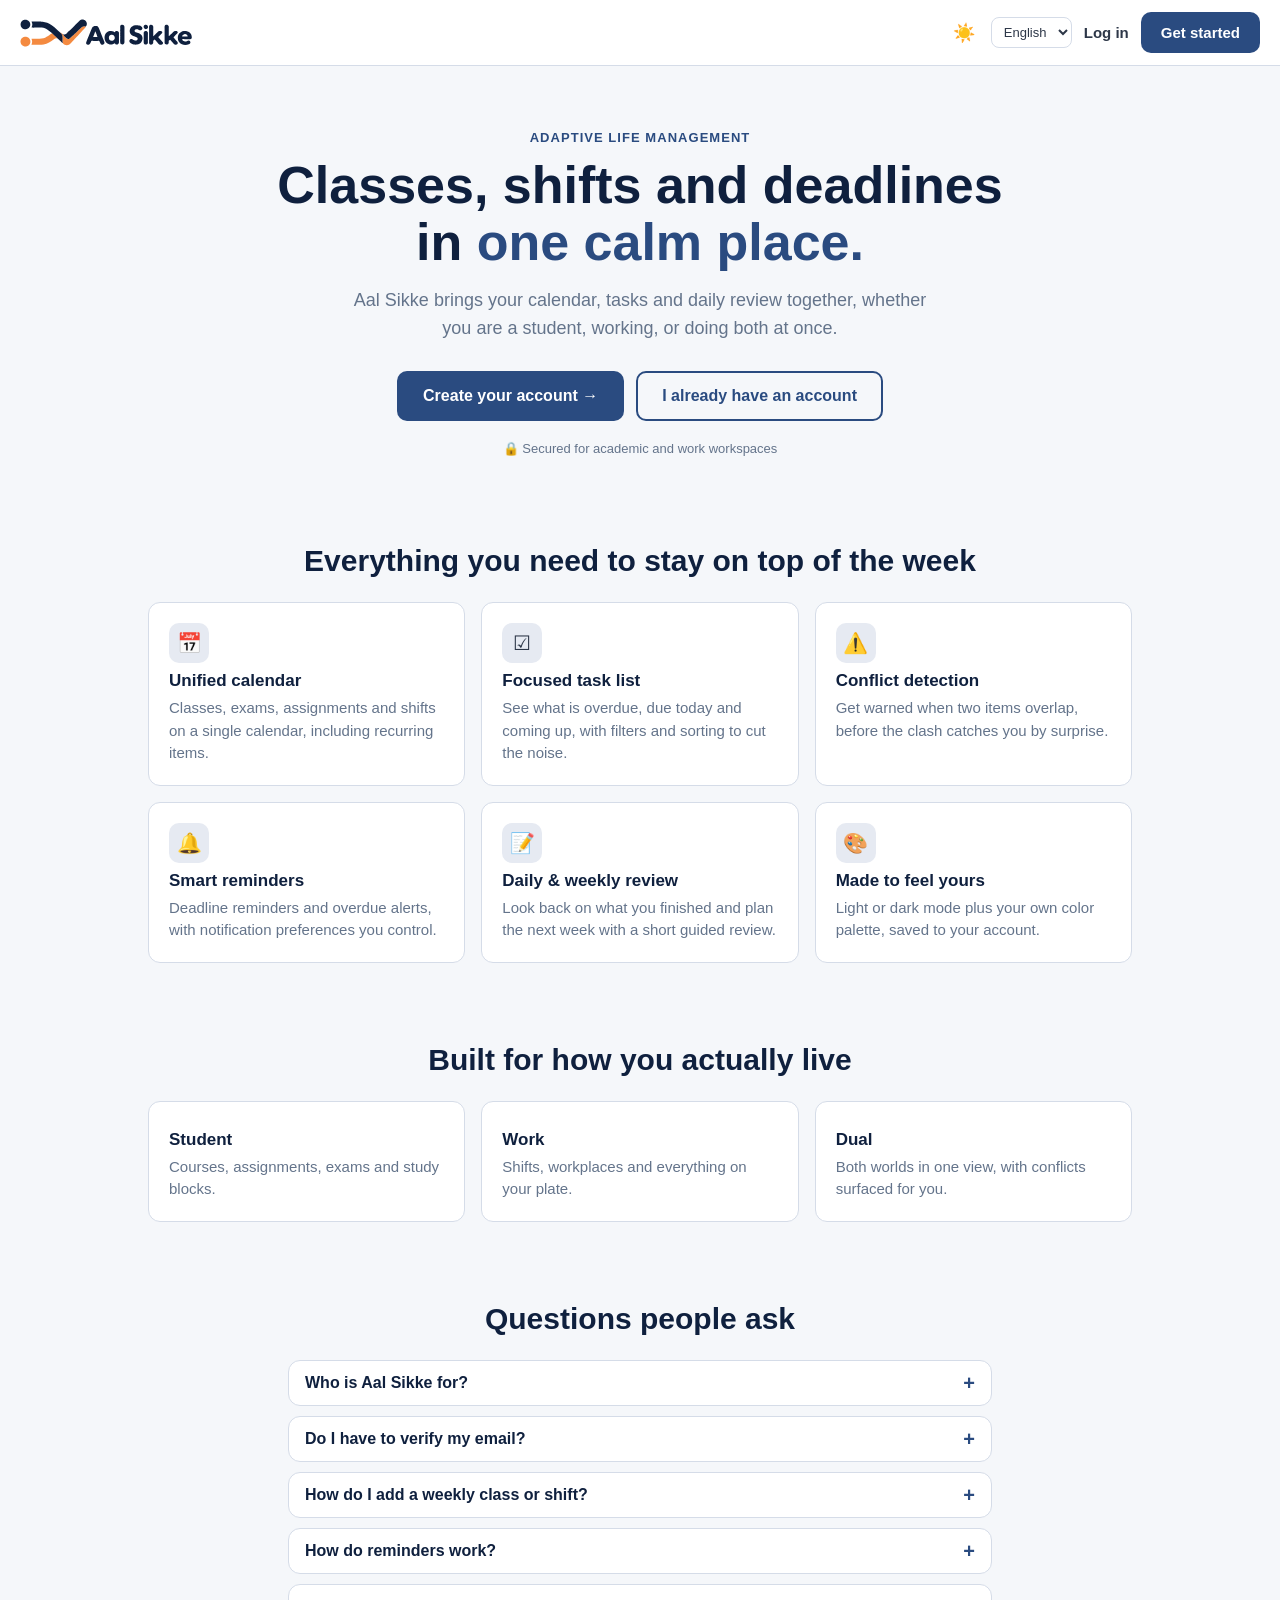
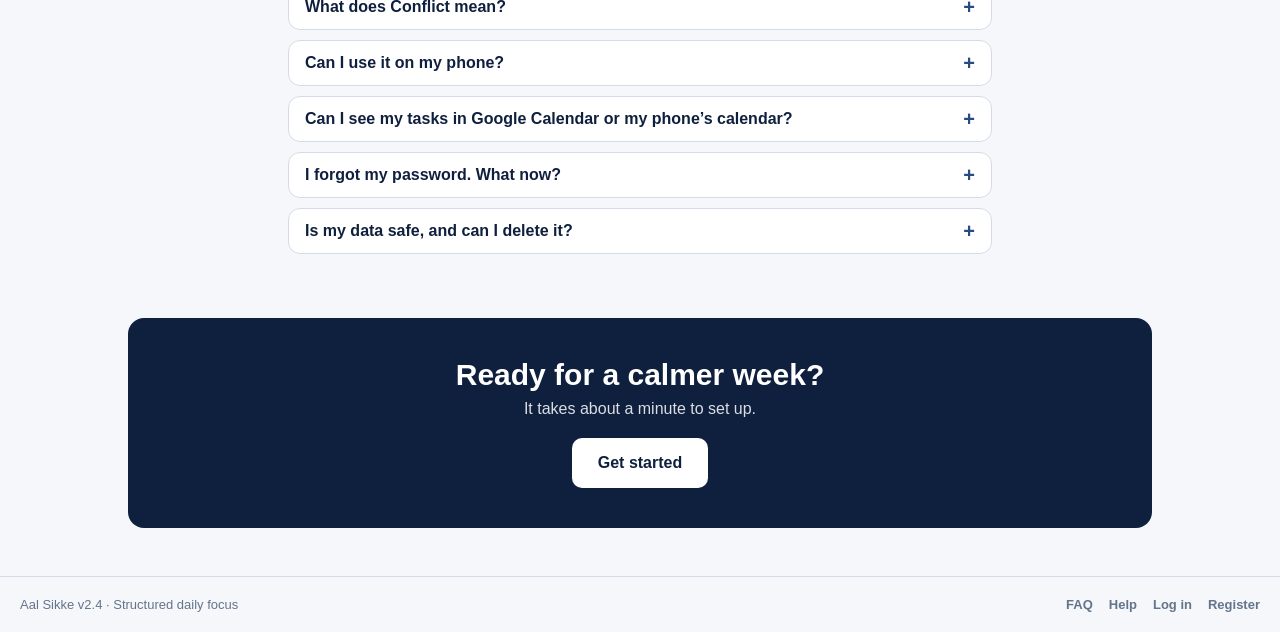
==== commit fc3f0007: "feedback for empty pages , SEO foundations implemented, help page added" ====
--- a/src/main/resources/static/index.html
+++ b/src/main/resources/static/index.html
@@ -8,6 +8,19 @@
     <link rel="icon" type="image/svg+xml" href="logo-mark.svg">
     <title data-i18n="page.welcome">Aal Sikke — Adaptive Life Management</title>
     <meta name="description" content="One calendar, one task list and one daily flow for studying, working, or both.">
+    <meta name="robots" content="index, follow">
+    <meta name="keywords" content="Aal Sikke, عالسكة, student planner, work schedule, task manager, calendar, reminders, adaptive life management">
+    <meta property="og:type" content="website">
+    <meta property="og:site_name" content="Aal Sikke">
+    <meta property="og:title" content="Aal Sikke — Adaptive Life Management">
+    <meta property="og:description" content="One calendar, one task list and one daily flow for studying, working, or both.">
+    <meta property="og:image" content="logo-mark.svg">
+    <meta name="twitter:card" content="summary">
+    <meta name="theme-color" content="#2A4B80">
+    <script src="seo.js"></script>
+    <script type="application/ld+json">
+        {"@context":"https://schema.org","@type":"WebApplication","name":"Aal Sikke","alternateName":"عالسكة","applicationCategory":"ProductivityApplication","operatingSystem":"Any (web browser)","description":"An adaptive life management platform: one calendar, one task list and one daily flow for studying, working, or both.","offers":{"@type":"Offer","price":"0","priceCurrency":"USD"}}
+    </script>
     <link rel="stylesheet" href="styles.css">
     <link rel="stylesheet" href="welcome.css">
 </head>
@@ -149,6 +162,7 @@
     <span data-i18n="login.footnote">Aal Sikke v2.4 &middot; Structured daily focus</span>
     <span class="wl-footer-links">
     <a id="wl-footer-faq" href="#faq" data-i18n="wl.footer.faq">FAQ</a>
+    <a id="wl-footer-help" href="help.html" data-i18n="auth.help">Help</a>
     <a id="wl-footer-login" href="login.html" data-i18n="wl.nav.login">Log in</a>
     <a id="wl-footer-register" href="register.html" data-i18n="login.registerLink">Register</a>
   </span>
--- a/src/main/resources/static/welcome.css
+++ b/src/main/resources/static/welcome.css
@@ -273,3 +273,11 @@
     line-height: 1.55;
     color: var(--slate-light);
 }
+
+/* Help page (help.html) */
+.help-steps { max-width: 44rem; margin: 0 auto; padding: 0; list-style: none; counter-reset: step; display: grid; gap: 0.625rem; }
+.help-steps li { counter-increment: step; display: grid; grid-template-columns: auto 1fr; column-gap: 0.875rem; align-items: start; background: var(--surface); border: 1px solid var(--border); border-radius: var(--radius); padding: 0.875rem 1rem; }
+.help-steps li::before { content: counter(step); grid-row: span 2; display: grid; place-items: center; width: 1.75rem; height: 1.75rem; border-radius: 50%; background: var(--trust-blue); color: #fff; font-weight: 700; font-size: 0.875rem; }
+.help-steps li strong { color: var(--navy); }
+.help-steps li span { color: var(--slate-light); font-size: 0.9375rem; }
+.help-back { text-align: center; }
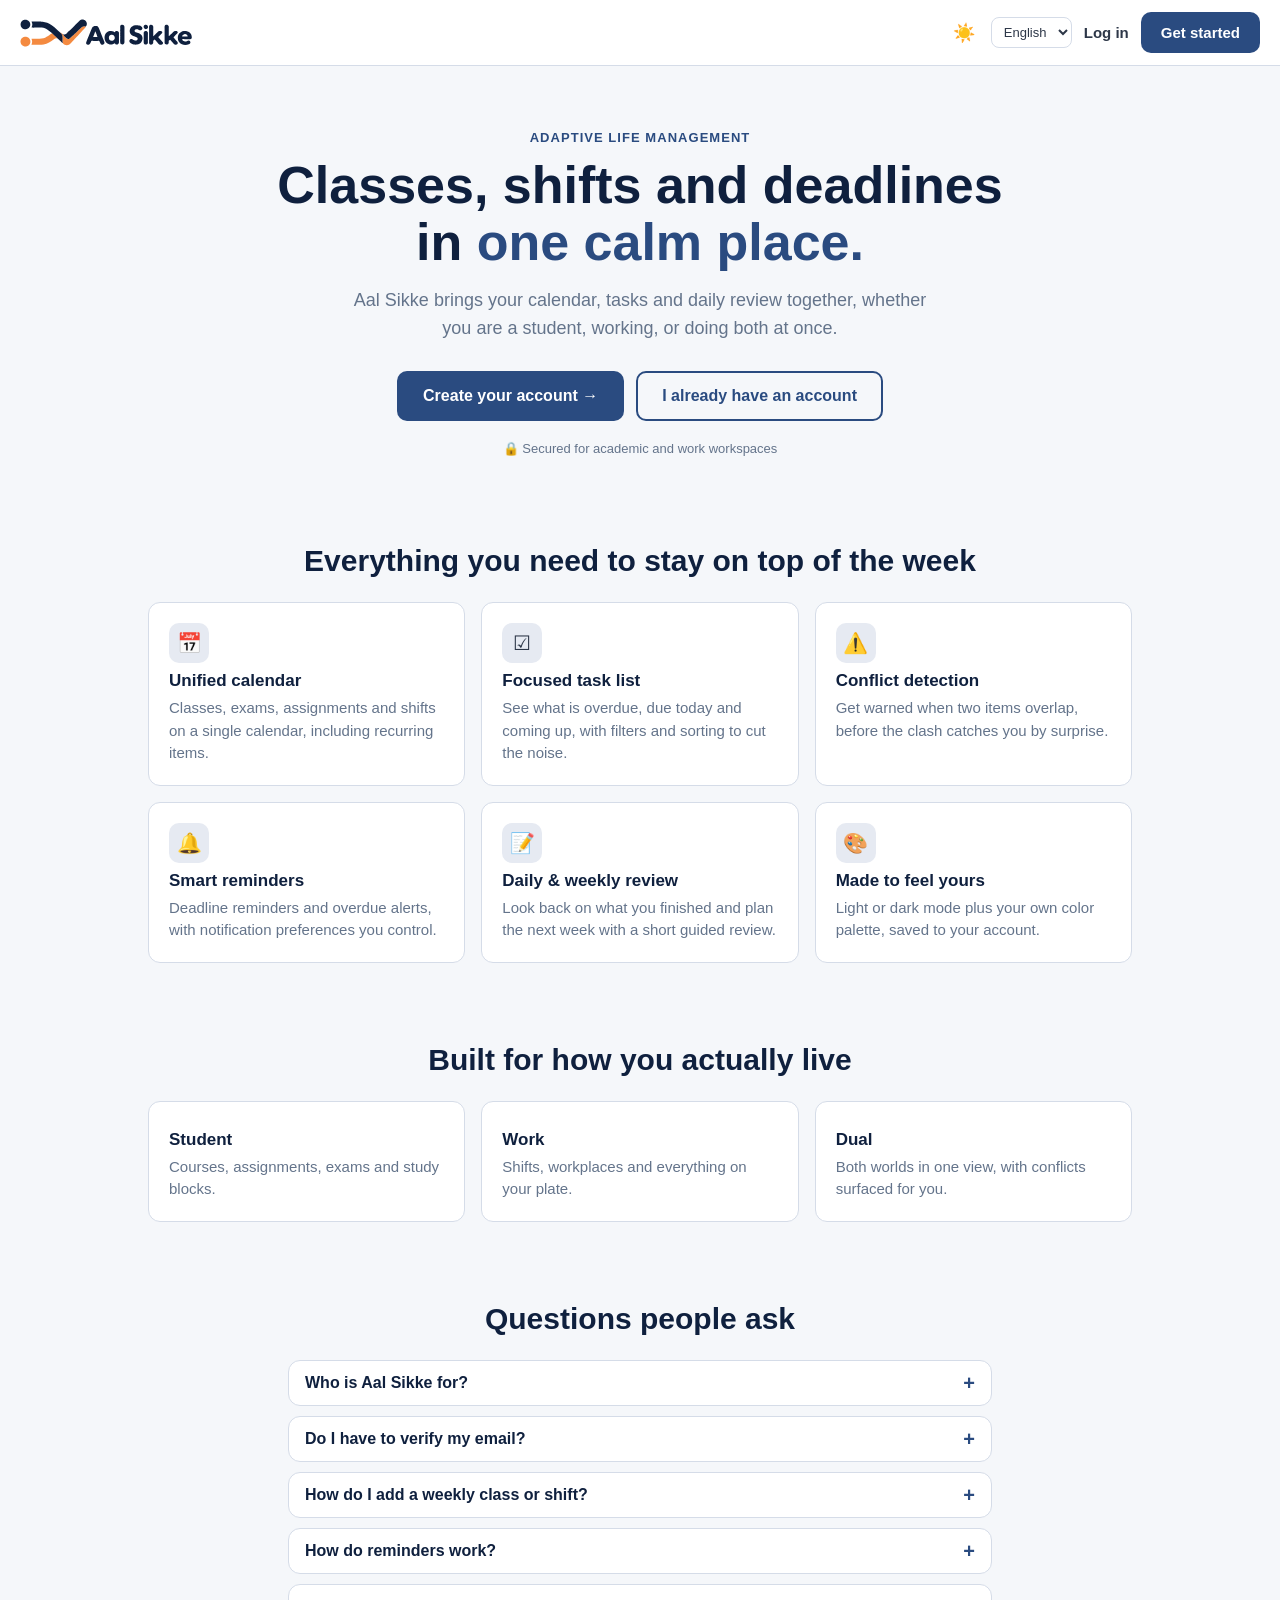
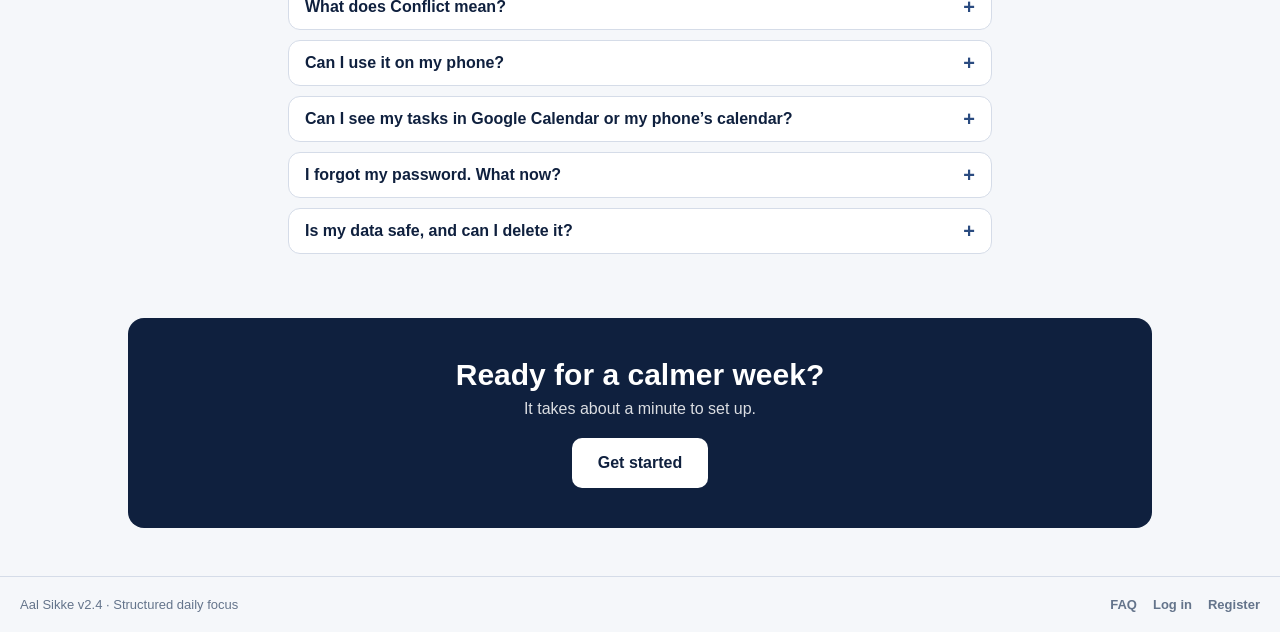
==== commit acf02e28: "Keep me signed in: remember-me token lifetime and frontend storage" ====
--- a/src/main/resources/static/index.html
+++ b/src/main/resources/static/index.html
@@ -8,19 +8,6 @@
     <link rel="icon" type="image/svg+xml" href="logo-mark.svg">
     <title data-i18n="page.welcome">Aal Sikke — Adaptive Life Management</title>
     <meta name="description" content="One calendar, one task list and one daily flow for studying, working, or both.">
-    <meta name="robots" content="index, follow">
-    <meta name="keywords" content="Aal Sikke, عالسكة, student planner, work schedule, task manager, calendar, reminders, adaptive life management">
-    <meta property="og:type" content="website">
-    <meta property="og:site_name" content="Aal Sikke">
-    <meta property="og:title" content="Aal Sikke — Adaptive Life Management">
-    <meta property="og:description" content="One calendar, one task list and one daily flow for studying, working, or both.">
-    <meta property="og:image" content="logo-mark.svg">
-    <meta name="twitter:card" content="summary">
-    <meta name="theme-color" content="#2A4B80">
-    <script src="seo.js"></script>
-    <script type="application/ld+json">
-        {"@context":"https://schema.org","@type":"WebApplication","name":"Aal Sikke","alternateName":"عالسكة","applicationCategory":"ProductivityApplication","operatingSystem":"Any (web browser)","description":"An adaptive life management platform: one calendar, one task list and one daily flow for studying, working, or both.","offers":{"@type":"Offer","price":"0","priceCurrency":"USD"}}
-    </script>
     <link rel="stylesheet" href="styles.css">
     <link rel="stylesheet" href="welcome.css">
 </head>
@@ -162,7 +149,6 @@
     <span data-i18n="login.footnote">Aal Sikke v2.4 &middot; Structured daily focus</span>
     <span class="wl-footer-links">
     <a id="wl-footer-faq" href="#faq" data-i18n="wl.footer.faq">FAQ</a>
-    <a id="wl-footer-help" href="help.html" data-i18n="auth.help">Help</a>
     <a id="wl-footer-login" href="login.html" data-i18n="wl.nav.login">Log in</a>
     <a id="wl-footer-register" href="register.html" data-i18n="login.registerLink">Register</a>
   </span>
@@ -170,6 +156,7 @@
 
 <div class="toast" id="toast" role="status" aria-live="polite"></div>
 
+<script src="auth-token.js"></script>
 <script src="theme-toggle.js"></script>
 <script src="welcome.js"></script>
 </body>
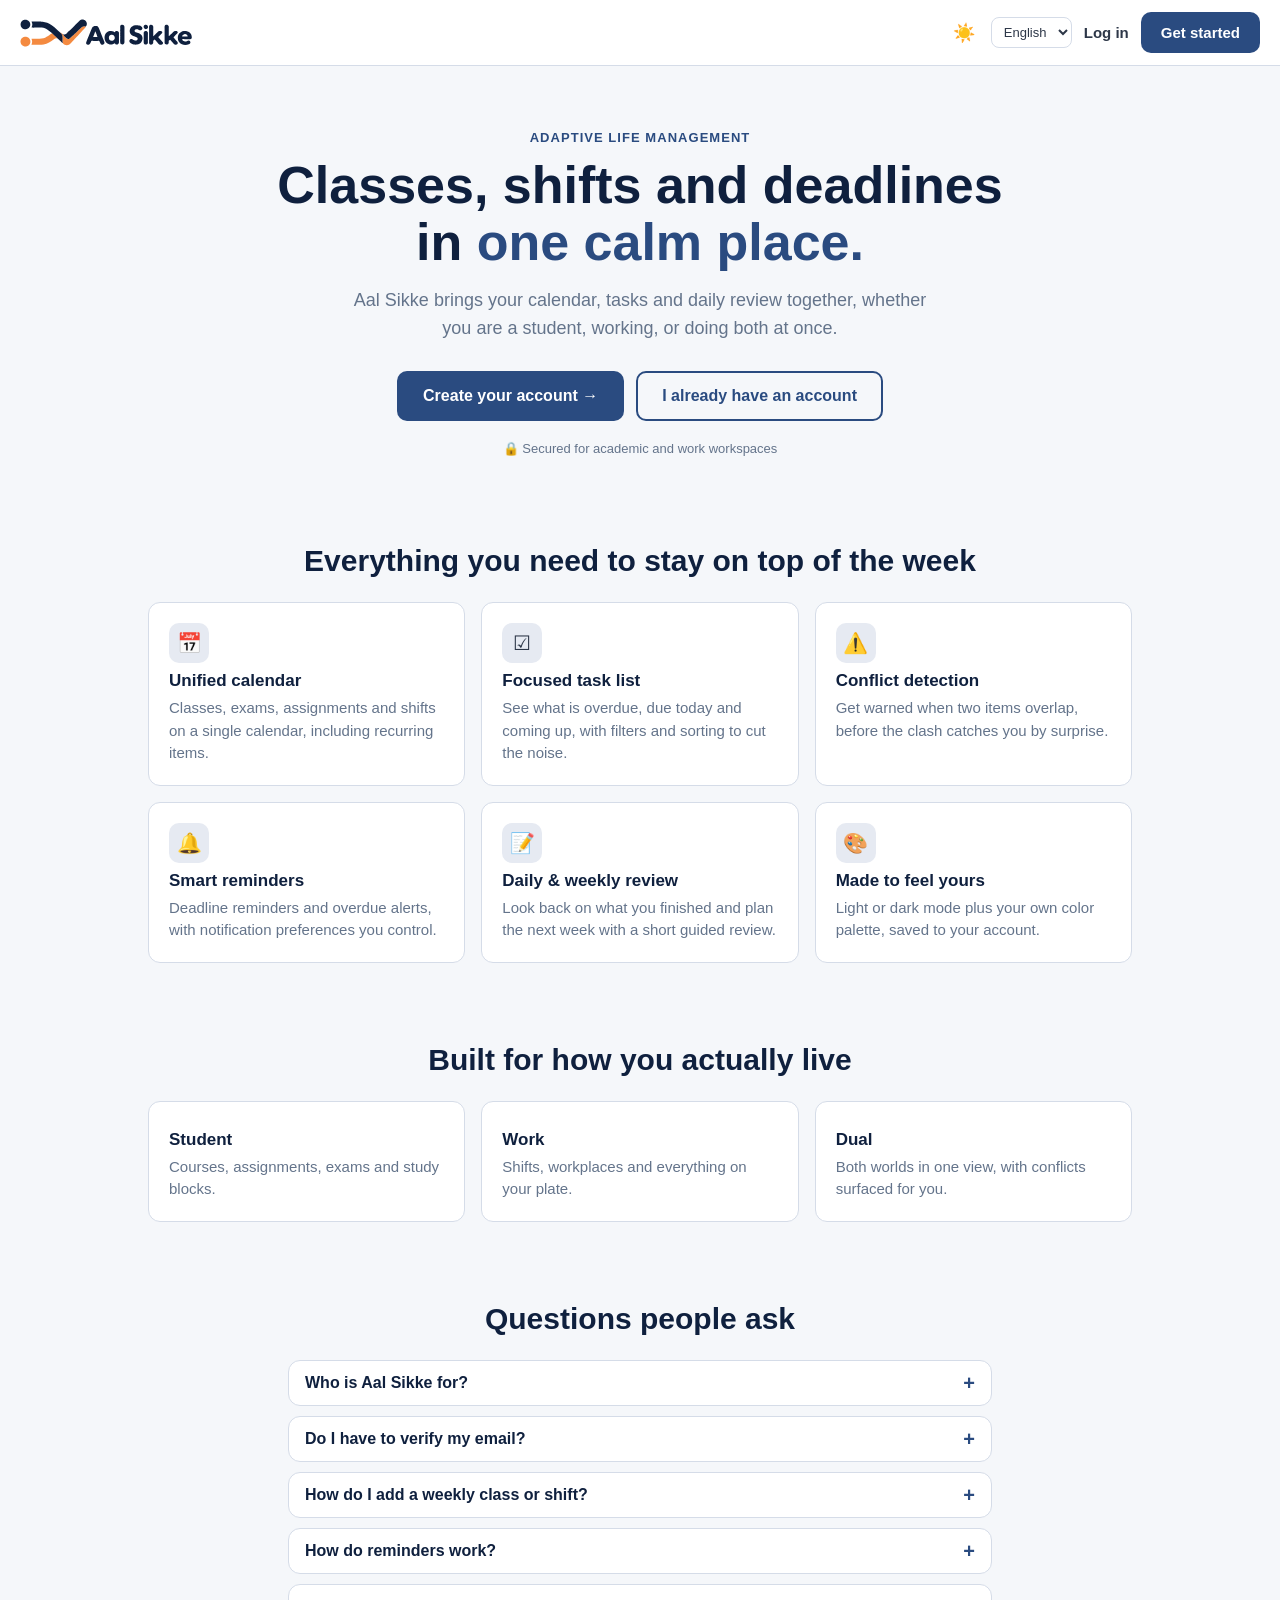
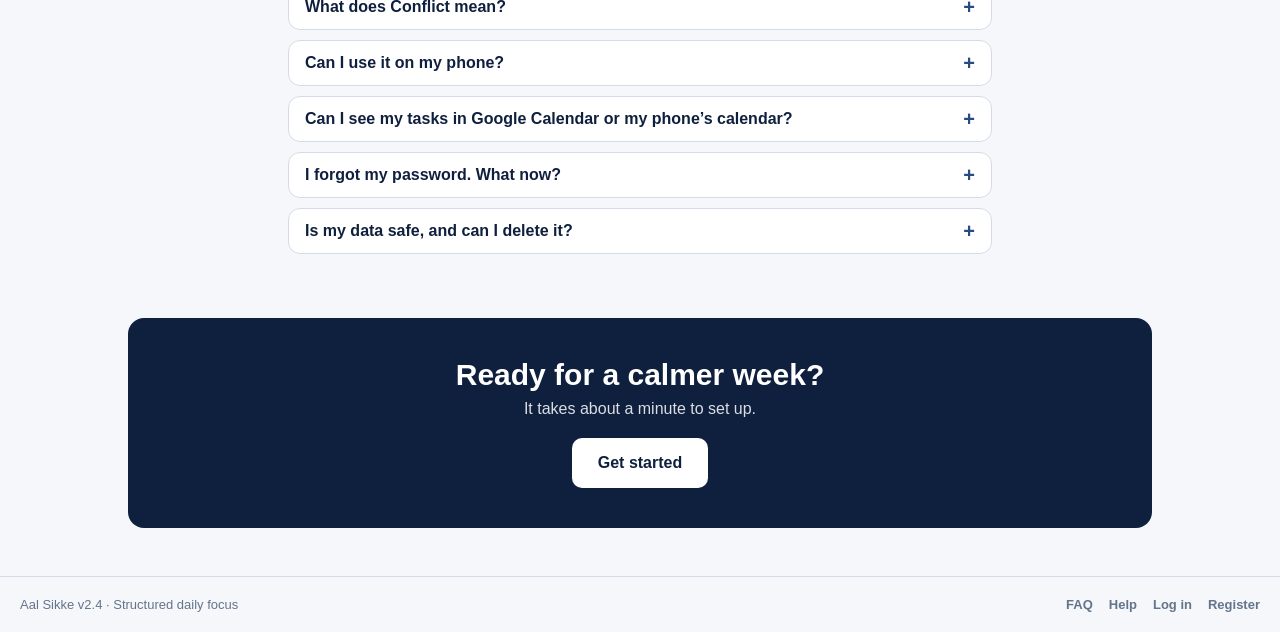
==== commit 46822d69: "Merge pull request #84 from reinebg2-cmyk/feature/seo_feeback_help-page feedback for empty pages , S" ====
--- a/src/main/resources/static/index.html
+++ b/src/main/resources/static/index.html
@@ -8,6 +8,19 @@
     <link rel="icon" type="image/svg+xml" href="logo-mark.svg">
     <title data-i18n="page.welcome">Aal Sikke — Adaptive Life Management</title>
     <meta name="description" content="One calendar, one task list and one daily flow for studying, working, or both.">
+    <meta name="robots" content="index, follow">
+    <meta name="keywords" content="Aal Sikke, عالسكة, student planner, work schedule, task manager, calendar, reminders, adaptive life management">
+    <meta property="og:type" content="website">
+    <meta property="og:site_name" content="Aal Sikke">
+    <meta property="og:title" content="Aal Sikke — Adaptive Life Management">
+    <meta property="og:description" content="One calendar, one task list and one daily flow for studying, working, or both.">
+    <meta property="og:image" content="logo-mark.svg">
+    <meta name="twitter:card" content="summary">
+    <meta name="theme-color" content="#2A4B80">
+    <script src="seo.js"></script>
+    <script type="application/ld+json">
+        {"@context":"https://schema.org","@type":"WebApplication","name":"Aal Sikke","alternateName":"عالسكة","applicationCategory":"ProductivityApplication","operatingSystem":"Any (web browser)","description":"An adaptive life management platform: one calendar, one task list and one daily flow for studying, working, or both.","offers":{"@type":"Offer","price":"0","priceCurrency":"USD"}}
+    </script>
     <link rel="stylesheet" href="styles.css">
     <link rel="stylesheet" href="welcome.css">
 </head>
@@ -149,6 +162,7 @@
     <span data-i18n="login.footnote">Aal Sikke v2.4 &middot; Structured daily focus</span>
     <span class="wl-footer-links">
     <a id="wl-footer-faq" href="#faq" data-i18n="wl.footer.faq">FAQ</a>
+    <a id="wl-footer-help" href="help.html" data-i18n="auth.help">Help</a>
     <a id="wl-footer-login" href="login.html" data-i18n="wl.nav.login">Log in</a>
     <a id="wl-footer-register" href="register.html" data-i18n="login.registerLink">Register</a>
   </span>
@@ -156,7 +170,6 @@
 
 <div class="toast" id="toast" role="status" aria-live="polite"></div>
 
-<script src="auth-token.js"></script>
 <script src="theme-toggle.js"></script>
 <script src="welcome.js"></script>
 </body>
